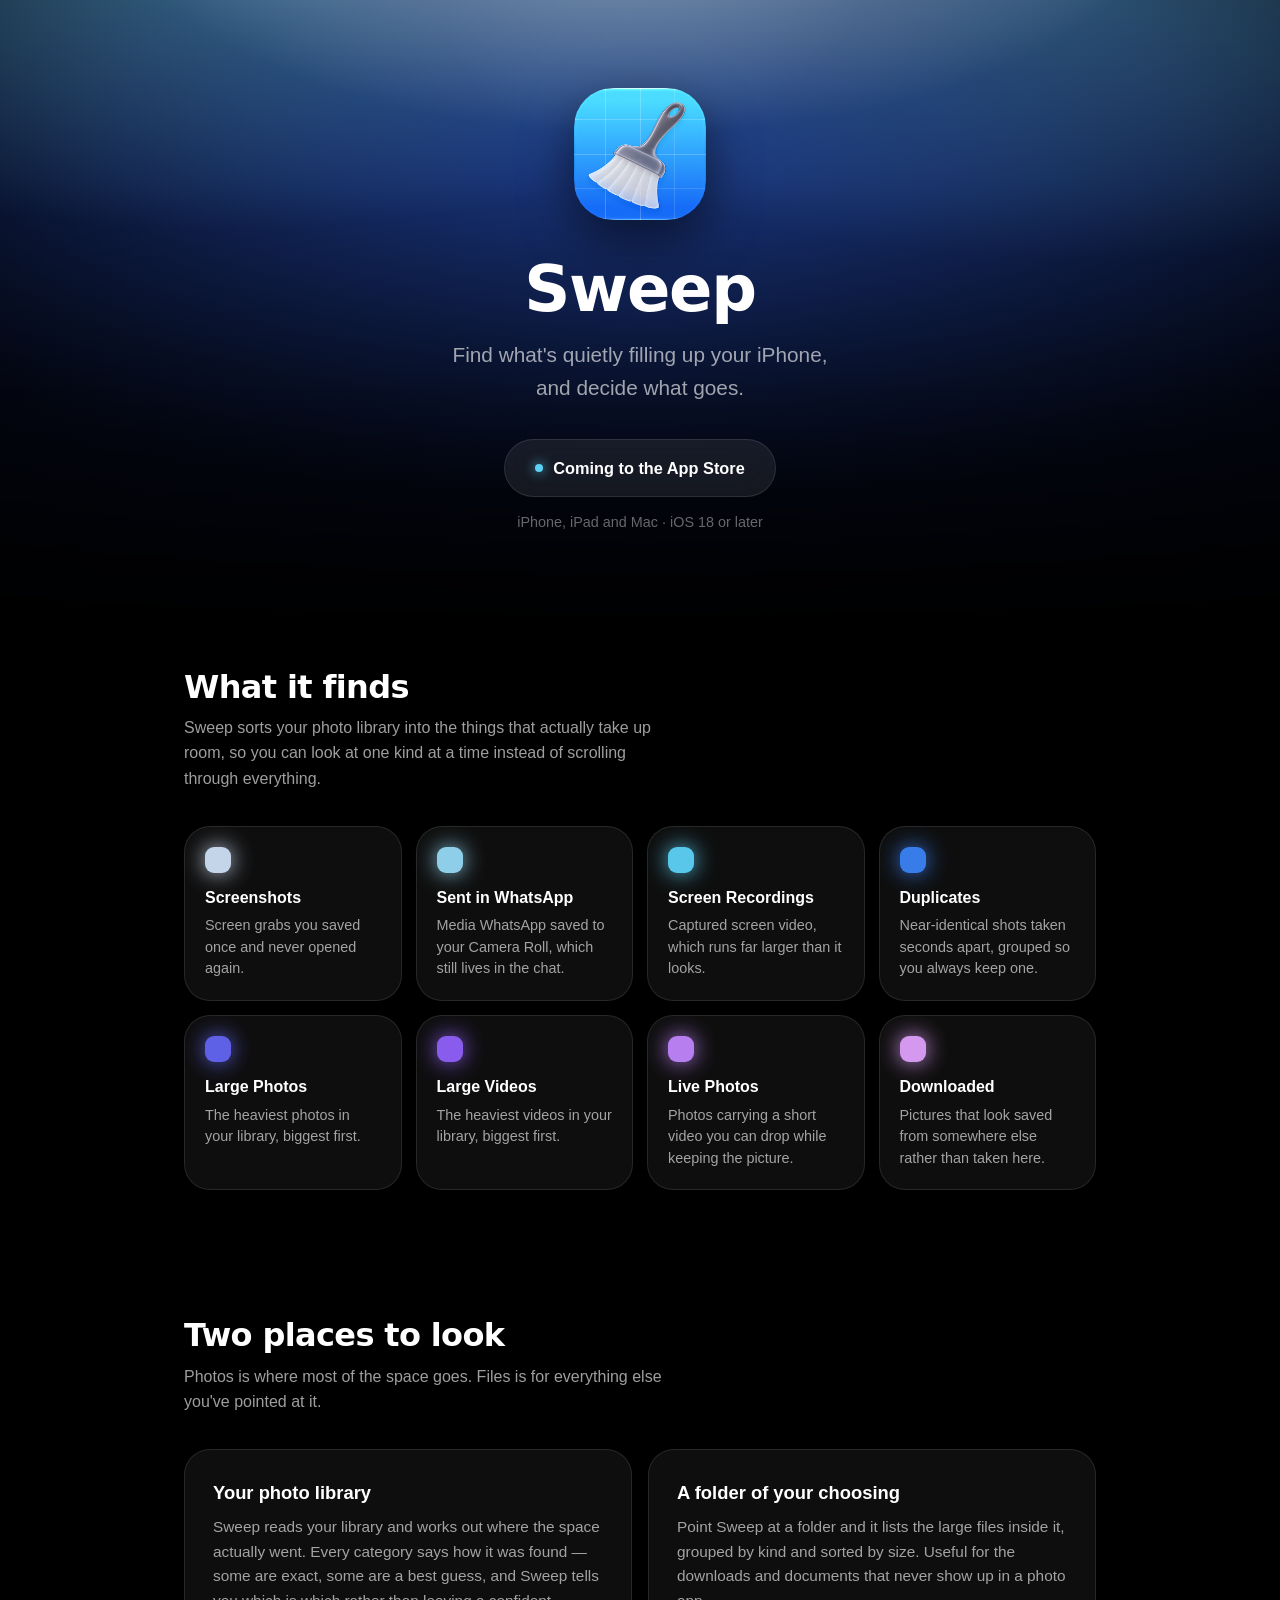
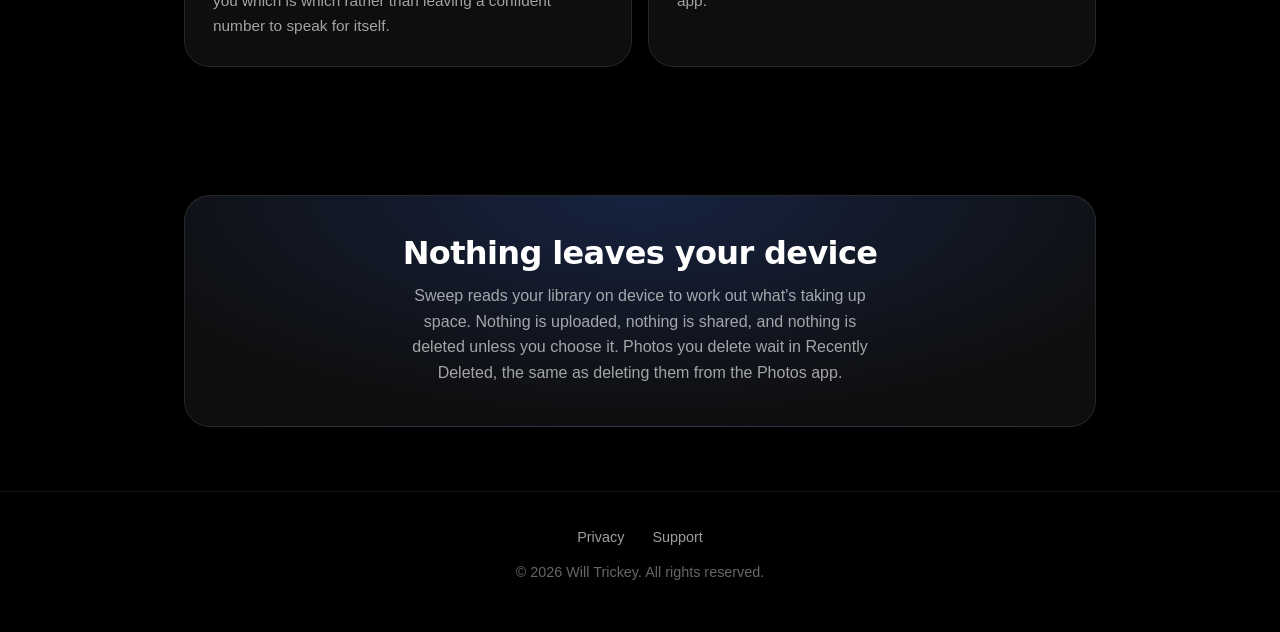
==== index.html @ 27be26b9 "Put the landing page at the root The root has been a redirect to the privacy policy since the policy" ====
<!DOCTYPE html>
<html lang="en">
<head>
    <meta charset="UTF-8">
    <meta name="viewport" content="width=device-width, initial-scale=1.0">
    <title>Sweep — find what's filling up your iPhone</title>
    <meta name="description" content="Sweep finds the screenshots, duplicates, big videos and hidden Live Photo videos quietly filling up your iPhone. Everything happens on your device.">
    <meta name="theme-color" content="#000000">

    <meta property="og:title" content="Sweep — find what's filling up your iPhone">
    <meta property="og:description" content="Forgotten screenshots, near-duplicates, oversized video, and the video hidden inside every Live Photo. You choose what goes, and nothing leaves your device.">
    <meta property="og:type" content="website">
    <meta property="og:image" content="icon-512.png">
    <meta name="twitter:card" content="summary_large_image">

    <link rel="apple-touch-icon" href="icon-180.png">
    <link rel="icon" href="icon-180.png">
    <link rel="stylesheet" href="landing.css">
</head>
<body>

    <header class="hero">
        <div class="aurora" aria-hidden="true"></div>
        <div class="wrap">
            <img class="app-icon" src="icon-512.png" width="132" height="132"
                 alt="The Sweep app icon">

            <h1 class="display">Sweep</h1>

            <p class="lede">
                Find what's quietly filling up your iPhone, and decide what goes.
            </p>

            <div class="cta">
                <!--
                    SWAP POINT — when the app is live on the App Store, replace
                    this element with Apple's official "Download on the App
                    Store" badge (from Apple's marketing guidelines) wrapped in
                    a link to the listing. Nothing else on the page changes.
                -->
                <div class="badge-soon">
                    <span class="dot" aria-hidden="true"></span>
                    Coming to the App Store
                </div>
                <p class="cta-note">iPhone, iPad and Mac · iOS 18 or later</p>
            </div>
        </div>
    </header>

    <main>
        <section class="band">
            <div class="wrap">
                <h2 class="display">What it finds</h2>
                <p class="intro">
                    Sweep sorts your photo library into the things that actually
                    take up room, so you can look at one kind at a time instead
                    of scrolling through everything.
                </p>

                <div class="finds">
                    <div class="find" style="color: var(--screenshots)">
                        <div class="swatch" aria-hidden="true"></div>
                        <h3>Screenshots</h3>
                        <p>Screen grabs you saved once and never opened again.</p>
                    </div>

                    <div class="find" style="color: var(--whatsapp)">
                        <div class="swatch" aria-hidden="true"></div>
                        <h3>Sent in WhatsApp</h3>
                        <p>Media WhatsApp saved to your Camera Roll, which still lives in the chat.</p>
                    </div>

                    <div class="find" style="color: var(--recordings)">
                        <div class="swatch" aria-hidden="true"></div>
                        <h3>Screen Recordings</h3>
                        <p>Captured screen video, which runs far larger than it looks.</p>
                    </div>

                    <div class="find" style="color: var(--duplicates)">
                        <div class="swatch" aria-hidden="true"></div>
                        <h3>Duplicates</h3>
                        <p>Near-identical shots taken seconds apart, grouped so you always keep one.</p>
                    </div>

                    <div class="find" style="color: var(--large-photos)">
                        <div class="swatch" aria-hidden="true"></div>
                        <h3>Large Photos</h3>
                        <p>The heaviest photos in your library, biggest first.</p>
                    </div>

                    <div class="find" style="color: var(--large-videos)">
                        <div class="swatch" aria-hidden="true"></div>
                        <h3>Large Videos</h3>
                        <p>The heaviest videos in your library, biggest first.</p>
                    </div>

                    <div class="find" style="color: var(--live-photos)">
                        <div class="swatch" aria-hidden="true"></div>
                        <h3>Live Photos</h3>
                        <p>Photos carrying a short video you can drop while keeping the picture.</p>
                    </div>

                    <div class="find" style="color: var(--downloaded)">
                        <div class="swatch" aria-hidden="true"></div>
                        <h3>Downloaded</h3>
                        <p>Pictures that look saved from somewhere else rather than taken here.</p>
                    </div>
                </div>
            </div>
        </section>

        <section class="band">
            <div class="wrap">
                <h2 class="display">Two places to look</h2>
                <p class="intro">
                    Photos is where most of the space goes. Files is for
                    everything else you've pointed at it.
                </p>

                <div class="pair">
                    <div class="card">
                        <h3>Your photo library</h3>
                        <p>
                            Sweep reads your library and works out where the space
                            actually went. Every category says how it was found —
                            some are exact, some are a best guess, and Sweep tells
                            you which is which rather than leaving a confident
                            number to speak for itself.
                        </p>
                    </div>

                    <div class="card">
                        <h3>A folder of your choosing</h3>
                        <p>
                            Point Sweep at a folder and it lists the large files
                            inside it, grouped by kind and sorted by size. Useful
                            for the downloads and documents that never show up in
                            a photo app.
                        </p>
                    </div>
                </div>
            </div>
        </section>

        <section class="band">
            <div class="wrap">
                <div class="promise">
                    <h2 class="display">Nothing leaves your device</h2>
                    <p>
                        Sweep reads your library on device to work out what's
                        taking up space. Nothing is uploaded, nothing is shared,
                        and nothing is deleted unless you choose it. Photos you
                        delete wait in Recently Deleted, the same as deleting
                        them from the Photos app.
                    </p>
                </div>
            </div>
        </section>
    </main>

    <footer>
        <div class="wrap">
            <nav>
                <a href="privacy.html">Privacy</a>
                <a href="support.html">Support</a>
            </nav>
            <p>&copy; <span id="year">2026</span> Will Trickey. All rights reserved.</p>
        </div>
    </footer>

    <script>
        document.getElementById('year').textContent = new Date().getFullYear();
    </script>
</body>
</html>
---- landing.css ----
/*
    Sweep — landing page.
    Kept apart from styles.css, which dresses the privacy and support pages.
    Those are utility documents and read as such; this is the front door.

    Everything here comes from the app's own style guide (STYLE_GUIDE.md in
    the app repository): the iridescent palette is the app icon's gradient,
    the card radius is the app's 26pt, and the hero's fade uses the same mask
    stops as IridescentBackdrop — solid, 0.9 at 40%, gone by the bottom.
*/

:root {
    /* The iridescent palette, as the app defines it. */
    --sky: 120, 217, 255;
    --silver: 232, 235, 245;
    --blue: 51, 107, 240;
    --deep: 18, 38, 107;

    /* Category tints, dark-appearance values — the app is dark only. */
    --screenshots: #CFE0F5;
    --whatsapp: #96D9F5;
    --recordings: #5CD1F5;
    --duplicates: #3B82F6;
    --large-photos: #6366F1;
    --large-videos: #9061F9;
    --live-photos: #C084FC;
    --downloaded: #E0A0FC;

    --ink: #FFFFFF;
    --ink-dim: rgba(255, 255, 255, 0.62);
    --ink-faint: rgba(255, 255, 255, 0.40);
    --card: rgba(255, 255, 255, 0.055);
    --card-edge: rgba(255, 255, 255, 0.10);
    --radius: 26px;
}

* { margin: 0; padding: 0; box-sizing: border-box; }

body {
    /* The app ships dark only, so the page does too — no light variant. */
    background: #000;
    color: var(--ink);
    font-family: -apple-system, BlinkMacSystemFont, 'Segoe UI', Roboto,
                 'Helvetica Neue', Arial, sans-serif;
    line-height: 1.6;
    -webkit-font-smoothing: antialiased;
    overflow-x: hidden;
}

/* Figures and headlines are rounded in the app; ui-rounded is the same face
   on Apple platforms and degrades to the system font everywhere else. */
.display {
    font-family: ui-rounded, 'SF Pro Rounded', system-ui, -apple-system, sans-serif;
    font-weight: 700;
    letter-spacing: -0.02em;
    line-height: 1.1;
}

.wrap { max-width: 960px; margin: 0 auto; padding: 0 24px; }

/* ---- Hero -------------------------------------------------------------- */

.hero { position: relative; padding: 88px 0 72px; text-align: center; }

/*
    The mesh gradient, approximated in layers: silver at the crown, sky either
    side of it, the icon's blue through the middle, and deep navy before the
    page's black. A real MeshGradient bends the bands; stacked radials get
    close enough at this size, and cost nothing to render.
*/
.aurora {
    position: absolute;
    inset: -120px 0 auto 0;
    height: 760px;
    pointer-events: none;
    background:
        radial-gradient(58% 42% at 50% 4%,  rgba(var(--silver), 0.55), transparent 70%),
        radial-gradient(70% 50% at 18% 10%, rgba(var(--sky), 0.42), transparent 72%),
        radial-gradient(70% 50% at 84% 14%, rgba(var(--sky), 0.32), transparent 72%),
        radial-gradient(92% 62% at 50% 34%, rgba(var(--blue), 0.50), transparent 76%),
        radial-gradient(120% 80% at 50% 58%, rgba(var(--deep), 0.62), transparent 82%);
    /* The app's own mask stops, so the colour ends as the page rather than on
       an edge. */
    -webkit-mask-image: linear-gradient(to bottom, #000 0%, rgba(0,0,0,0.9) 40%, transparent 100%);
            mask-image: linear-gradient(to bottom, #000 0%, rgba(0,0,0,0.9) 40%, transparent 100%);
}

/* Only the content is lifted above the gradient. Written as `.hero > *`
   this matched .aurora too — same specificity, later in the file — which
   dropped the absolutely-positioned gradient back into normal flow, where
   its 760px pushed the whole hero down the page. */
.hero > .wrap { position: relative; z-index: 1; }

.app-icon {
    width: 132px; height: 132px;
    border-radius: 29.5%;           /* the squircle, near enough at this size */
    box-shadow: 0 18px 50px rgba(0, 0, 0, 0.55);
    margin-bottom: 26px;
}

.hero h1 { font-size: clamp(2.6rem, 7vw, 4rem); margin-bottom: 14px; }

.lede {
    font-size: clamp(1.05rem, 2.4vw, 1.3rem);
    color: var(--ink-dim);
    max-width: 34ch;
    margin: 0 auto 34px;
}

/* ---- Call to action ---------------------------------------------------- */

.cta { display: flex; flex-direction: column; align-items: center; gap: 14px; }

/*
    Deliberately not Apple's "Download on the App Store" badge: that artwork is
    Apple's, comes from their marketing guidelines, and shouldn't be redrawn.
    When the app is live, swap this whole block for the official badge linking
    to the listing. Nothing else on the page has to change.
*/
.badge-soon {
    display: inline-flex; align-items: center; gap: 10px;
    padding: 15px 30px;
    border-radius: 999px;
    background: rgba(255, 255, 255, 0.08);
    border: 1px solid var(--card-edge);
    font-size: 1.02rem; font-weight: 600;
    backdrop-filter: blur(20px); -webkit-backdrop-filter: blur(20px);
}

.badge-soon .dot {
    width: 8px; height: 8px; border-radius: 50%;
    background: var(--recordings);
    box-shadow: 0 0 12px var(--recordings);
}

.cta-note { font-size: 0.9rem; color: var(--ink-faint); }

/* ---- Sections ---------------------------------------------------------- */

section.band { padding: 64px 0; }

h2 {
    font-size: clamp(1.5rem, 3.4vw, 2rem);
    margin-bottom: 10px;
}

.band > .wrap > p.intro {
    color: var(--ink-dim);
    max-width: 56ch;
    margin-bottom: 34px;
}

/* ---- Category grid ----------------------------------------------------- */

.finds {
    display: grid;
    grid-template-columns: repeat(auto-fit, minmax(210px, 1fr));
    gap: 14px;
}

.find {
    background: var(--card);
    border: 1px solid var(--card-edge);
    border-radius: var(--radius);
    padding: 20px;
    backdrop-filter: blur(20px); -webkit-backdrop-filter: blur(20px);
}

/* The swatch carries the category's own colour, exactly as the tile's glyph
   does in the app — but the name is always there too, so nothing depends on
   colour alone. */
.find .swatch {
    width: 26px; height: 26px; border-radius: 9px;
    margin-bottom: 12px;
    background: currentColor;
    box-shadow: 0 0 22px currentColor;
    opacity: 0.95;
}

.find h3 { font-size: 1rem; margin-bottom: 5px; color: var(--ink); }
.find p  { font-size: 0.9rem; color: var(--ink-dim); line-height: 1.5; }

/* ---- Two-up feature cards ---------------------------------------------- */

.pair {
    display: grid;
    grid-template-columns: repeat(auto-fit, minmax(280px, 1fr));
    gap: 16px;
}

.card {
    background: var(--card);
    border: 1px solid var(--card-edge);
    border-radius: var(--radius);
    padding: 28px;
    backdrop-filter: blur(20px); -webkit-backdrop-filter: blur(20px);
}

.card h3 { font-size: 1.15rem; margin-bottom: 8px; }
.card p  { color: var(--ink-dim); font-size: 0.96rem; }

/* ---- Privacy note ------------------------------------------------------ */

.promise {
    border-radius: var(--radius);
    padding: 40px 32px;
    text-align: center;
    background:
        radial-gradient(90% 140% at 50% 0%, rgba(var(--blue), 0.22), transparent 70%),
        var(--card);
    border: 1px solid var(--card-edge);
}

.promise h2 { margin-bottom: 12px; }
.promise p { color: var(--ink-dim); max-width: 52ch; margin: 0 auto; }

/* ---- Footer ------------------------------------------------------------ */

footer {
    border-top: 1px solid rgba(255, 255, 255, 0.08);
    padding: 34px 0 48px;
    text-align: center;
    font-size: 0.9rem;
    color: var(--ink-faint);
}

footer nav { margin-bottom: 12px; }

footer a {
    color: var(--ink-dim);
    text-decoration: none;
    margin: 0 12px;
    border-bottom: 1px solid transparent;
    transition: color 0.2s ease, border-color 0.2s ease;
}

footer a:hover { color: var(--ink); border-bottom-color: var(--card-edge); }

/* Focus is visible for anyone driving the page from a keyboard. */
a:focus-visible {
    outline: 2px solid var(--recordings);
    outline-offset: 3px;
    border-radius: 4px;
}

/* The app pauses every animation under Reduce Motion; the page has little to
   pause, but the rule holds. */
@media (prefers-reduced-motion: reduce) {
    * { animation: none !important; transition: none !important; }
}

/* ---- Narrow screens ----------------------------------------------------- */

/*
    Two up, because that is what the app's own dashboard does on an iPhone —
    an adaptive grid with a 160pt minimum, which lands on two columns. Stacked
    one per card the section ran to four screens and stopped reading as a grid
    at all.
*/
@media (max-width: 560px) {
    .finds { grid-template-columns: repeat(2, 1fr); gap: 10px; }
    .find { padding: 16px; border-radius: 20px; }
    .find .swatch { width: 22px; height: 22px; margin-bottom: 10px; }
    .find h3 { font-size: 0.94rem; }
    .find p { font-size: 0.82rem; line-height: 1.45; }
    .hero { padding: 64px 0 56px; }
    section.band { padding: 48px 0; }
    .promise { padding: 32px 22px; }
}
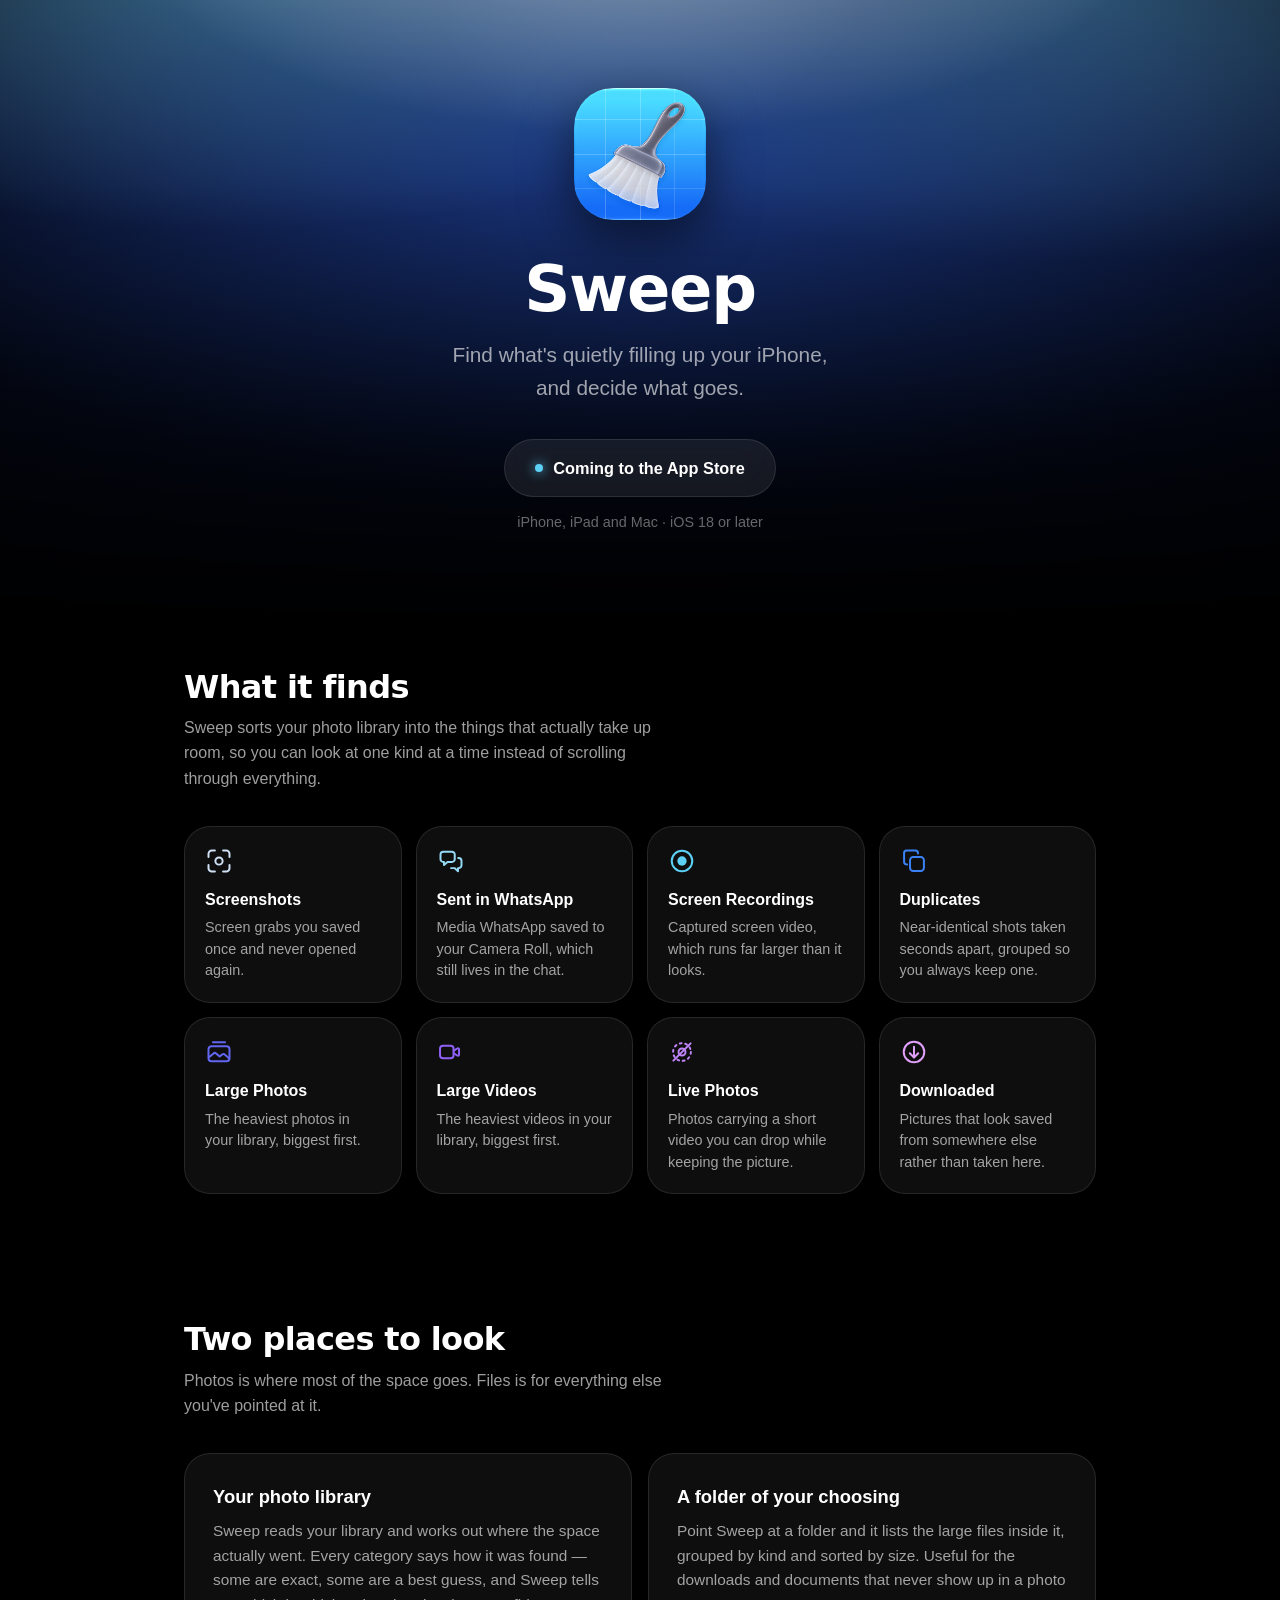
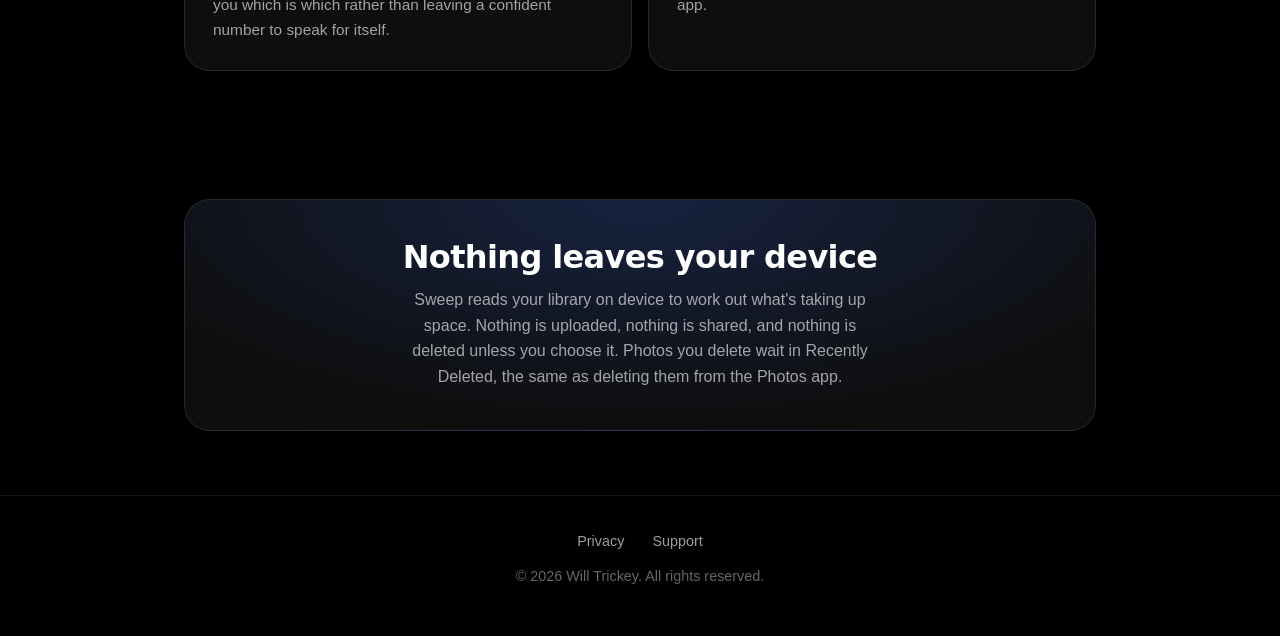
==== commit 262ccd52: "Give the category tiles real glyphs, and take the glow off them The tiles carried plain coloured squ" ====
--- a/index.html
+++ b/index.html
@@ -59,49 +59,49 @@
 
                 <div class="finds">
                     <div class="find" style="color: var(--screenshots)">
-                        <div class="swatch" aria-hidden="true"></div>
+                        <svg class="icon" viewBox="0 0 24 24" width="28" height="28" fill="none" stroke="currentColor" stroke-width="1.7" stroke-linecap="round" stroke-linejoin="round" aria-hidden="true"><path d="M3 8.5V5.8A2.8 2.8 0 0 1 5.8 3H8.5"/><path d="M15.5 3h2.7A2.8 2.8 0 0 1 21 5.8V8.5"/><path d="M21 15.5v2.7a2.8 2.8 0 0 1-2.8 2.8H15.5"/><path d="M8.5 21H5.8A2.8 2.8 0 0 1 3 18.2V15.5"/><circle cx="12" cy="12" r="3.1"/></svg>
                         <h3>Screenshots</h3>
                         <p>Screen grabs you saved once and never opened again.</p>
                     </div>
 
                     <div class="find" style="color: var(--whatsapp)">
-                        <div class="swatch" aria-hidden="true"></div>
+                        <svg class="icon" viewBox="0 0 24 24" width="28" height="28" fill="none" stroke="currentColor" stroke-width="1.7" stroke-linecap="round" stroke-linejoin="round" aria-hidden="true"><path d="M12.8 4H5.4A2.4 2.4 0 0 0 3 6.4v4a2.4 2.4 0 0 0 2.4 2.4H6v2.7l3-2.7h3.8a2.4 2.4 0 0 0 2.4-2.4v-4A2.4 2.4 0 0 0 12.8 4Z"/><path d="M18.2 9.4h.4A2.4 2.4 0 0 1 21 11.8v3.9a2.4 2.4 0 0 1-2.4 2.4H18v2.6l-3-2.6h-3"/></svg>
                         <h3>Sent in WhatsApp</h3>
                         <p>Media WhatsApp saved to your Camera Roll, which still lives in the chat.</p>
                     </div>
 
                     <div class="find" style="color: var(--recordings)">
-                        <div class="swatch" aria-hidden="true"></div>
+                        <svg class="icon" viewBox="0 0 24 24" width="28" height="28" fill="none" stroke="currentColor" stroke-width="1.7" stroke-linecap="round" stroke-linejoin="round" aria-hidden="true"><circle cx="12" cy="12" r="8.8"/><circle cx="12" cy="12" r="4" fill="currentColor" stroke="none"/></svg>
                         <h3>Screen Recordings</h3>
                         <p>Captured screen video, which runs far larger than it looks.</p>
                     </div>
 
                     <div class="find" style="color: var(--duplicates)">
-                        <div class="swatch" aria-hidden="true"></div>
+                        <svg class="icon" viewBox="0 0 24 24" width="28" height="28" fill="none" stroke="currentColor" stroke-width="1.7" stroke-linecap="round" stroke-linejoin="round" aria-hidden="true"><rect x="8.6" y="8.6" width="11.9" height="11.9" rx="2.8"/><path d="M15.4 5.6V5.2a2.2 2.2 0 0 0-2.2-2.2H5.7a2.2 2.2 0 0 0-2.2 2.2v7.5a2.2 2.2 0 0 0 2.2 2.2h.4"/></svg>
                         <h3>Duplicates</h3>
                         <p>Near-identical shots taken seconds apart, grouped so you always keep one.</p>
                     </div>
 
                     <div class="find" style="color: var(--large-photos)">
-                        <div class="swatch" aria-hidden="true"></div>
+                        <svg class="icon" viewBox="0 0 24 24" width="28" height="28" fill="none" stroke="currentColor" stroke-width="1.7" stroke-linecap="round" stroke-linejoin="round" aria-hidden="true"><rect x="3" y="7" width="18" height="13" rx="2.6"/><path d="M3.4 16.6l3.9-3.4a1.7 1.7 0 0 1 2.2 0l3.1 2.7 2.1-1.8a1.7 1.7 0 0 1 2.2 0l3.7 3.2"/><path d="M6.8 3.6h10.4"/></svg>
                         <h3>Large Photos</h3>
                         <p>The heaviest photos in your library, biggest first.</p>
                     </div>
 
                     <div class="find" style="color: var(--large-videos)">
-                        <div class="swatch" aria-hidden="true"></div>
+                        <svg class="icon" viewBox="0 0 24 24" width="28" height="28" fill="none" stroke="currentColor" stroke-width="1.7" stroke-linecap="round" stroke-linejoin="round" aria-hidden="true"><rect x="2.6" y="6.6" width="11.6" height="10.8" rx="2.6"/><path d="M14.2 11l3.1-2a1 1 0 0 1 1.6.83v4.34a1 1 0 0 1-1.6.83l-3.1-2"/></svg>
                         <h3>Large Videos</h3>
                         <p>The heaviest videos in your library, biggest first.</p>
                     </div>
 
                     <div class="find" style="color: var(--live-photos)">
-                        <div class="swatch" aria-hidden="true"></div>
+                        <svg class="icon" viewBox="0 0 24 24" width="28" height="28" fill="none" stroke="currentColor" stroke-width="1.7" stroke-linecap="round" stroke-linejoin="round" aria-hidden="true"><circle cx="12" cy="12" r="3"/><circle cx="12" cy="12" r="7.6" stroke-dasharray="1.6 3.2"/><path d="M4.6 19.4L19.4 4.6"/></svg>
                         <h3>Live Photos</h3>
                         <p>Photos carrying a short video you can drop while keeping the picture.</p>
                     </div>
 
                     <div class="find" style="color: var(--downloaded)">
-                        <div class="swatch" aria-hidden="true"></div>
+                        <svg class="icon" viewBox="0 0 24 24" width="28" height="28" fill="none" stroke="currentColor" stroke-width="1.7" stroke-linecap="round" stroke-linejoin="round" aria-hidden="true"><circle cx="12" cy="12" r="8.8"/><path d="M12 7.4v9.2"/><path d="M8.4 13.1L12 16.7l3.6-3.6"/></svg>
                         <h3>Downloaded</h3>
                         <p>Pictures that look saved from somewhere else rather than taken here.</p>
                     </div>
--- a/landing.css
+++ b/landing.css
@@ -166,15 +166,16 @@
     backdrop-filter: blur(20px); -webkit-backdrop-filter: blur(20px);
 }
 
-/* The swatch carries the category's own colour, exactly as the tile's glyph
-   does in the app — but the name is always there too, so nothing depends on
-   colour alone. */
-.find .swatch {
-    width: 26px; height: 26px; border-radius: 9px;
+/* The glyph carries the category's own colour, exactly as the tile's does in
+   the app — but the name is always there too, so nothing depends on colour
+   alone. Drawn as inline SVG rather than set in SF Symbols, which are
+   licensed for Apple-platform UI and cannot be shipped on a web page. */
+.find .icon {
+    display: block;
     margin-bottom: 12px;
-    background: currentColor;
-    box-shadow: 0 0 22px currentColor;
-    opacity: 0.95;
+    /* No glow. A stroked glyph blooms into itself and loses its own shape —
+       the swatch it replaced could carry one because it had no detail to
+       lose. */
 }
 
 .find h3 { font-size: 1rem; margin-bottom: 5px; color: var(--ink); }
@@ -260,7 +261,7 @@
 @media (max-width: 560px) {
     .finds { grid-template-columns: repeat(2, 1fr); gap: 10px; }
     .find { padding: 16px; border-radius: 20px; }
-    .find .swatch { width: 22px; height: 22px; margin-bottom: 10px; }
+    .find .icon { width: 24px; height: 24px; margin-bottom: 10px; }
     .find h3 { font-size: 0.94rem; }
     .find p { font-size: 0.82rem; line-height: 1.45; }
     .hero { padding: 64px 0 56px; }
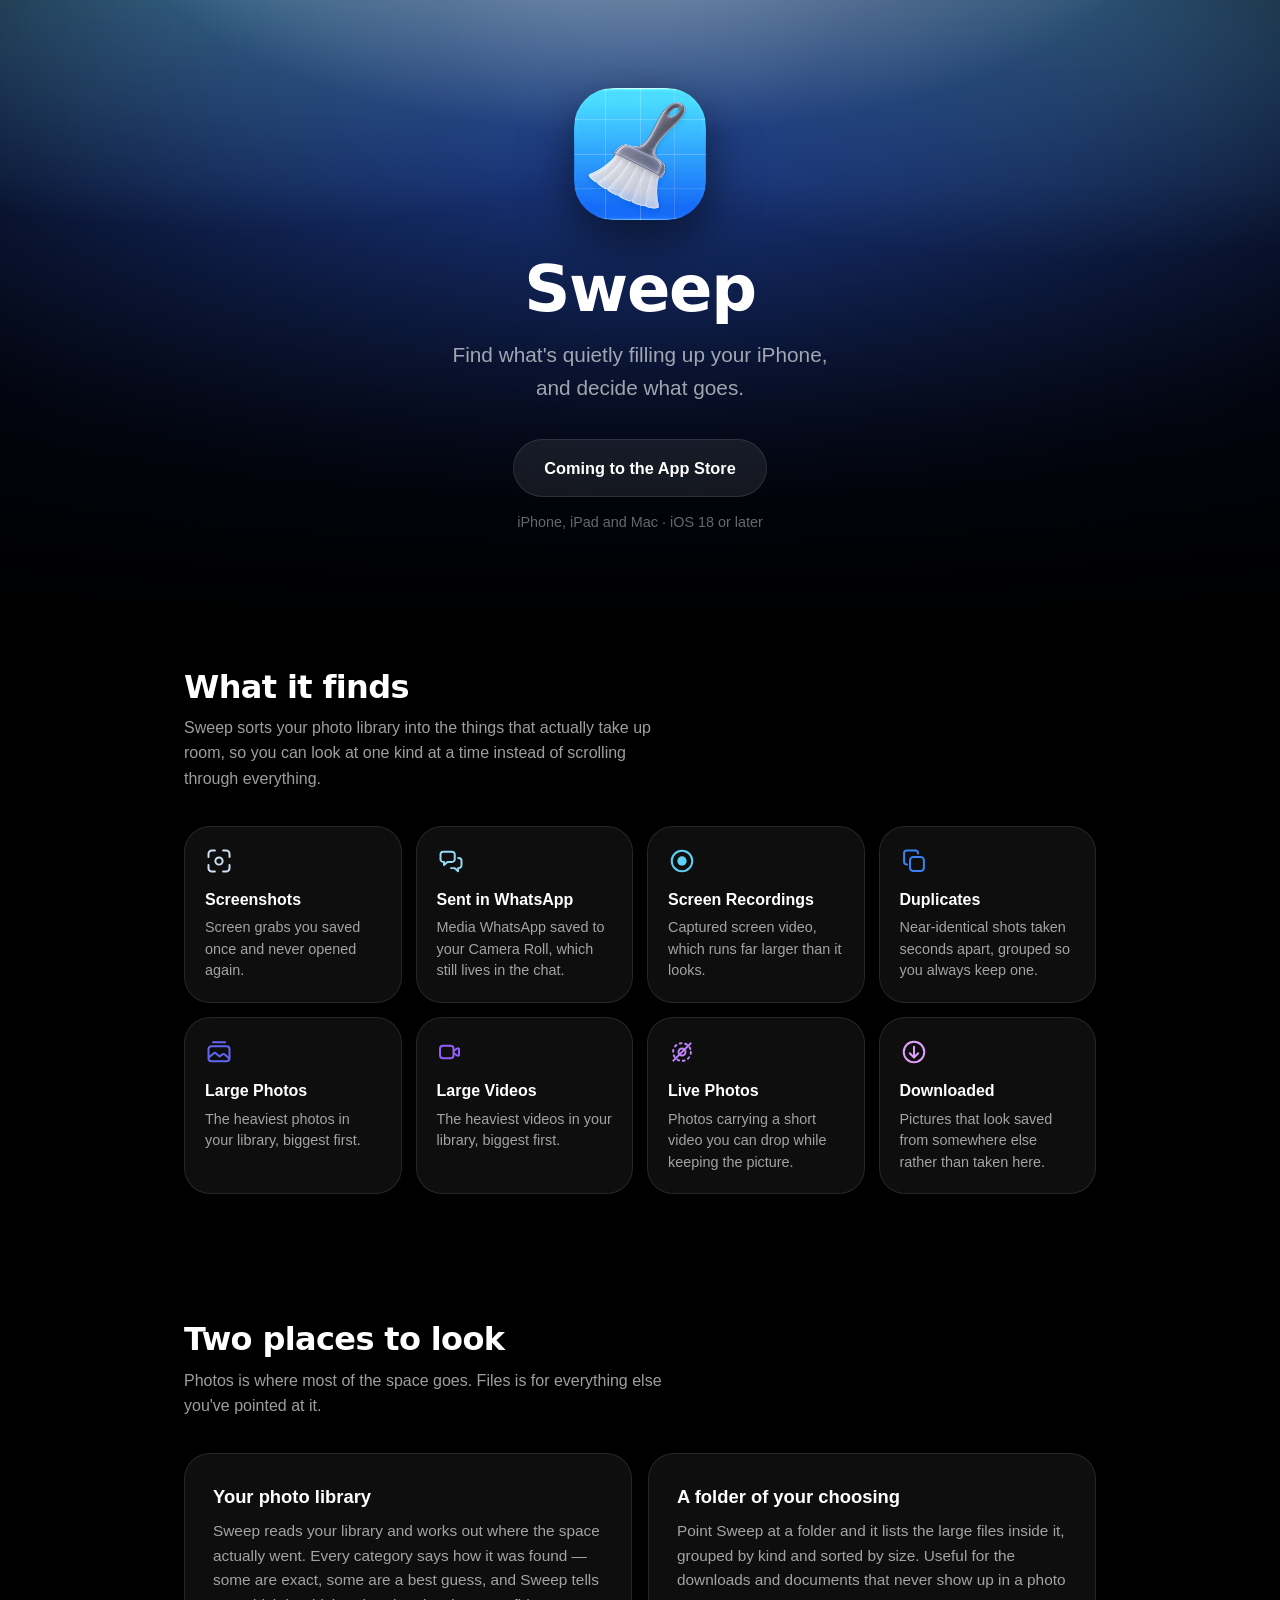
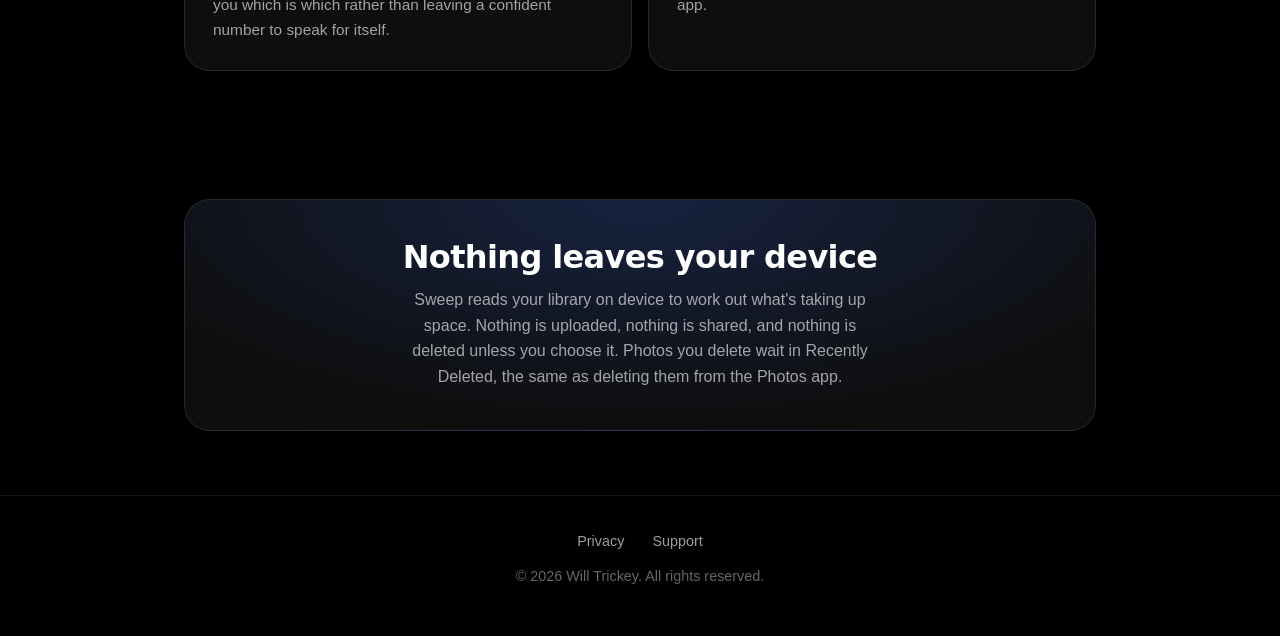
==== commit 161106c6: "Drop the status dot from the App Store pill It read as a live indicator on a pill that announces the" ====
--- a/index.html
+++ b/index.html
@@ -38,10 +38,7 @@
                     Store" badge (from Apple's marketing guidelines) wrapped in
                     a link to the listing. Nothing else on the page changes.
                 -->
-                <div class="badge-soon">
-                    <span class="dot" aria-hidden="true"></span>
-                    Coming to the App Store
-                </div>
+                <div class="badge-soon">Coming to the App Store</div>
                 <p class="cta-note">iPhone, iPad and Mac · iOS 18 or later</p>
             </div>
         </div>
--- a/landing.css
+++ b/landing.css
@@ -118,19 +118,13 @@
     to the listing. Nothing else on the page has to change.
 */
 .badge-soon {
-    display: inline-flex; align-items: center; gap: 10px;
+    display: inline-flex; align-items: center;
     padding: 15px 30px;
     border-radius: 999px;
     background: rgba(255, 255, 255, 0.08);
     border: 1px solid var(--card-edge);
     font-size: 1.02rem; font-weight: 600;
     backdrop-filter: blur(20px); -webkit-backdrop-filter: blur(20px);
-}
-
-.badge-soon .dot {
-    width: 8px; height: 8px; border-radius: 50%;
-    background: var(--recordings);
-    box-shadow: 0 0 12px var(--recordings);
 }
 
 .cta-note { font-size: 0.9rem; color: var(--ink-faint); }
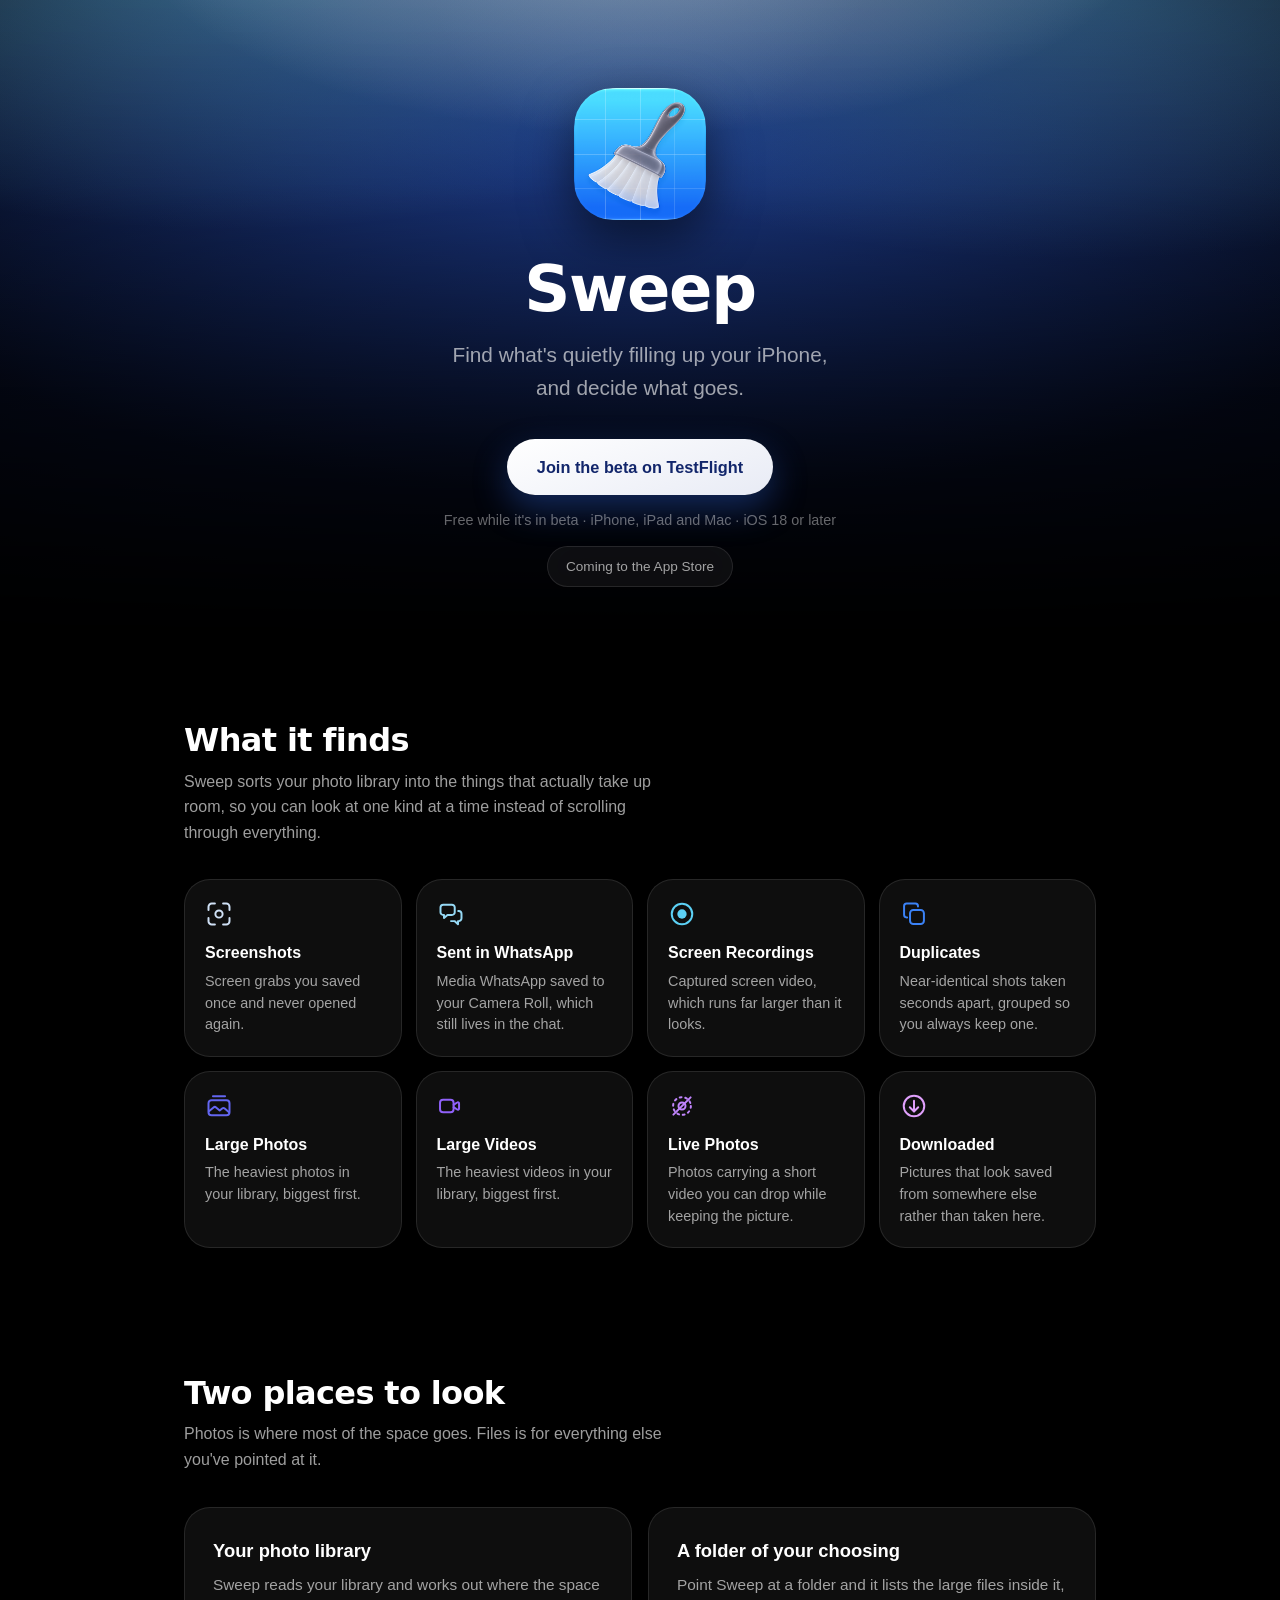
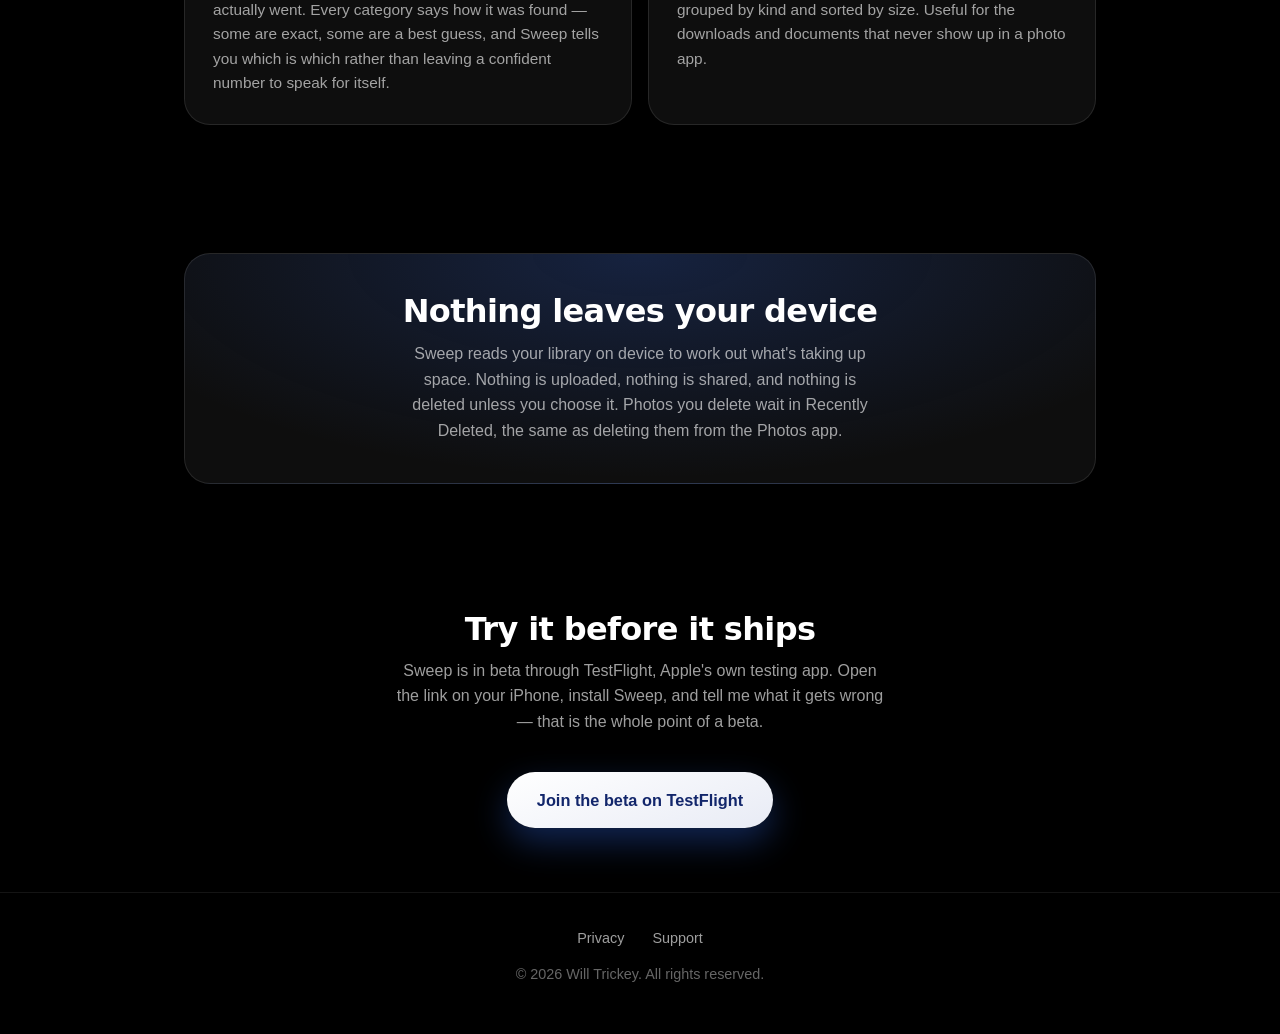
==== commit 0aee107a: "Give the beta a way in, and demote the App Store line to status The page's only call to action was a" ====
--- a/index.html
+++ b/index.html
@@ -4,11 +4,11 @@
     <meta charset="UTF-8">
     <meta name="viewport" content="width=device-width, initial-scale=1.0">
     <title>Sweep — find what's filling up your iPhone</title>
-    <meta name="description" content="Sweep finds the screenshots, duplicates, big videos and hidden Live Photo videos quietly filling up your iPhone. Everything happens on your device.">
+    <meta name="description" content="Sweep finds the screenshots, duplicates, big videos and hidden Live Photo videos quietly filling up your iPhone. Now in beta on TestFlight. Everything happens on your device.">
     <meta name="theme-color" content="#000000">
 
     <meta property="og:title" content="Sweep — find what's filling up your iPhone">
-    <meta property="og:description" content="Forgotten screenshots, near-duplicates, oversized video, and the video hidden inside every Live Photo. You choose what goes, and nothing leaves your device.">
+    <meta property="og:description" content="Forgotten screenshots, near-duplicates, oversized video, and the video hidden inside every Live Photo. You choose what goes, and nothing leaves your device. Now in beta on TestFlight.">
     <meta property="og:type" content="website">
     <meta property="og:image" content="icon-512.png">
     <meta name="twitter:card" content="summary_large_image">
@@ -33,13 +33,26 @@
 
             <div class="cta">
                 <!--
-                    SWAP POINT — when the app is live on the App Store, replace
-                    this element with Apple's official "Download on the App
-                    Store" badge (from Apple's marketing guidelines) wrapped in
-                    a link to the listing. Nothing else on the page changes.
+                    The beta is the only place Sweep can actually be got right
+                    now, so it takes the button and the App Store line steps
+                    down to a status pill — it is not a link, because there is
+                    nothing yet to point it at.
+
+                    SWAP POINT — when the app is live on the App Store, Apple's
+                    official "Download on the App Store" badge (from their
+                    marketing guidelines, never redrawn) replaces the pill and
+                    takes the primary slot; this button steps down to secondary
+                    while the beta is still open, and goes when it closes.
                 -->
+                <a class="btn-primary" href="https://testflight.apple.com/join/EQJn4SMM">
+                    Join the beta on TestFlight
+                </a>
+                <p class="cta-note">
+                    <span>Free while it's in beta</span> ·
+                    <span>iPhone, iPad and Mac</span> ·
+                    <span>iOS 18 or later</span>
+                </p>
                 <div class="badge-soon">Coming to the App Store</div>
-                <p class="cta-note">iPhone, iPad and Mac · iOS 18 or later</p>
             </div>
         </div>
     </header>
@@ -153,6 +166,19 @@
                 </div>
             </div>
         </section>
+        <section class="band closing">
+            <div class="wrap">
+                <h2 class="display">Try it before it ships</h2>
+                <p class="intro">
+                    Sweep is in beta through TestFlight, Apple's own testing
+                    app. Open the link on your iPhone, install Sweep, and tell
+                    me what it gets wrong — that is the whole point of a beta.
+                </p>
+                <a class="btn-primary" href="https://testflight.apple.com/join/EQJn4SMM">
+                    Join the beta on TestFlight
+                </a>
+            </div>
+        </section>
     </main>
 
     <footer>
--- a/landing.css
+++ b/landing.css
@@ -112,22 +112,61 @@
 .cta { display: flex; flex-direction: column; align-items: center; gap: 14px; }
 
 /*
-    Deliberately not Apple's "Download on the App Store" badge: that artwork is
-    Apple's, comes from their marketing guidelines, and shouldn't be redrawn.
-    When the app is live, swap this whole block for the official badge linking
-    to the listing. Nothing else on the page has to change.
-*/
-.badge-soon {
+    The one thing on the page to press, so it is the one solid shape: light on
+    a dark hero is the strongest contrast the palette has, and the glass pills
+    everywhere else read as surface next to it rather than competing.
+
+    No TestFlight logo on it. That mark is Apple's, from the same marketing
+    guidelines as the App Store badge below, and redrawing Apple's artwork is
+    exactly what the pill under it refuses to do — the words carry it.
+*/
+.btn-primary {
     display: inline-flex; align-items: center;
     padding: 15px 30px;
     border-radius: 999px;
-    background: rgba(255, 255, 255, 0.08);
+    background: linear-gradient(160deg, #FFFFFF, rgb(var(--silver)));
+    color: rgb(var(--deep));
+    font-size: 1.02rem; font-weight: 600;
+    text-decoration: none;
+    /* The glow is the icon's blue, so the button sits in the hero's gradient
+       rather than on top of it. */
+    box-shadow: 0 14px 34px rgba(var(--blue), 0.34);
+    transition: transform 0.2s ease, box-shadow 0.2s ease;
+}
+
+.btn-primary:hover {
+    transform: translateY(-2px);
+    box-shadow: 0 18px 44px rgba(var(--sky), 0.36);
+}
+
+.btn-primary:active { transform: translateY(0); }
+
+/*
+    Status, not a call to action — it lost the button's weight when the beta
+    took the primary slot, and it is a div rather than a link because there is
+    no listing to open yet.
+
+    Still deliberately not Apple's "Download on the App Store" badge: that
+    artwork is Apple's, comes from their marketing guidelines, and shouldn't be
+    redrawn. When the app is live, swap this element for the official badge
+    linking to the listing.
+*/
+.badge-soon {
+    display: inline-flex; align-items: center;
+    padding: 9px 18px;
+    border-radius: 999px;
+    background: rgba(255, 255, 255, 0.05);
     border: 1px solid var(--card-edge);
-    font-size: 1.02rem; font-weight: 600;
+    font-size: 0.85rem; font-weight: 500;
+    color: var(--ink-dim);
     backdrop-filter: blur(20px); -webkit-backdrop-filter: blur(20px);
 }
 
 .cta-note { font-size: 0.9rem; color: var(--ink-faint); }
+
+/* The line runs to two on a phone. Held together at the phrases, it breaks
+   after a separator rather than through the middle of "iOS 18 or later". */
+.cta-note span { white-space: nowrap; }
 
 /* ---- Sections ---------------------------------------------------------- */
 
@@ -194,6 +233,16 @@
 .card h3 { font-size: 1.15rem; margin-bottom: 8px; }
 .card p  { color: var(--ink-dim); font-size: 0.96rem; }
 
+/* ---- Closing call to action -------------------------------------------- */
+
+/* The hero's button is several screens away by the time anyone reaches the
+   bottom, and scrolling back up to it is a thing people don't do. Centred,
+   unlike the other bands, because it is one line and a button rather than
+   something to read. */
+.closing { text-align: center; }
+.closing .intro { margin-left: auto; margin-right: auto; }
+.closing .btn-primary { margin-top: 4px; }
+
 /* ---- Privacy note ------------------------------------------------------ */
 
 .promise {
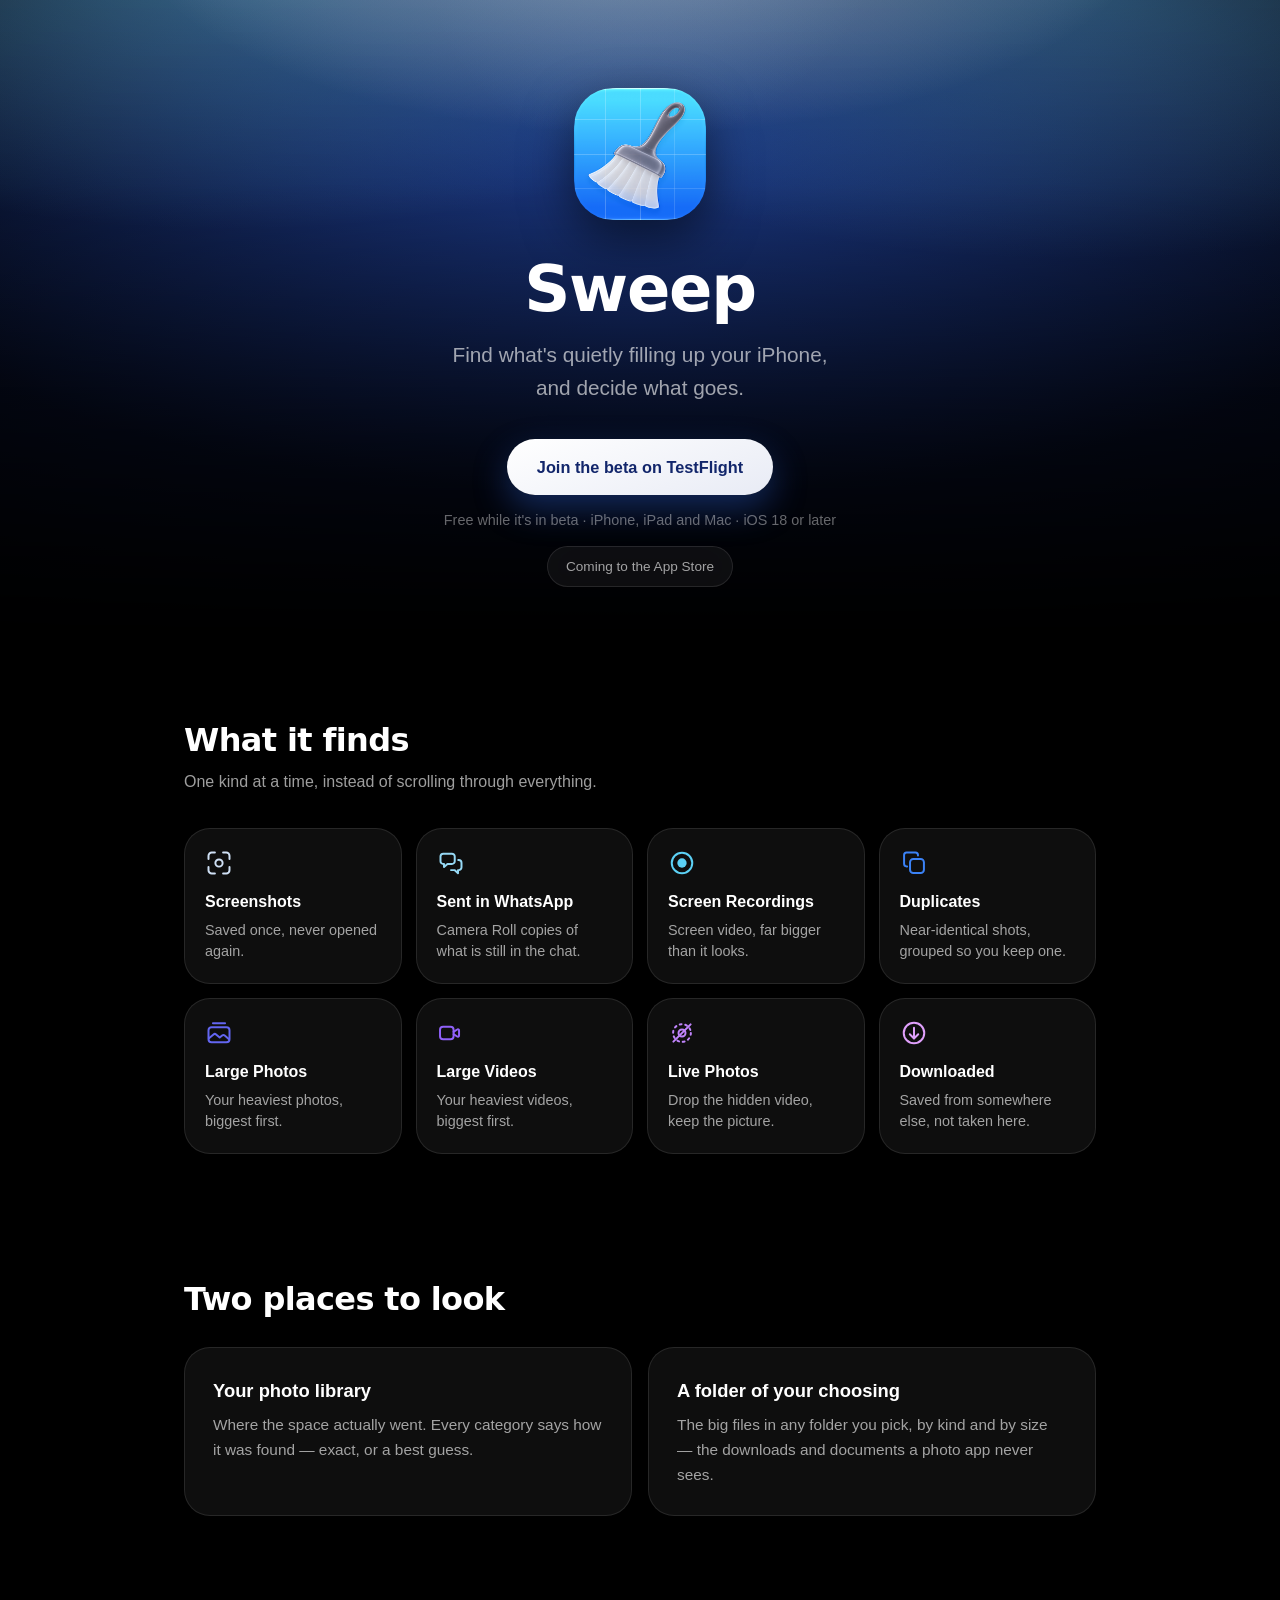
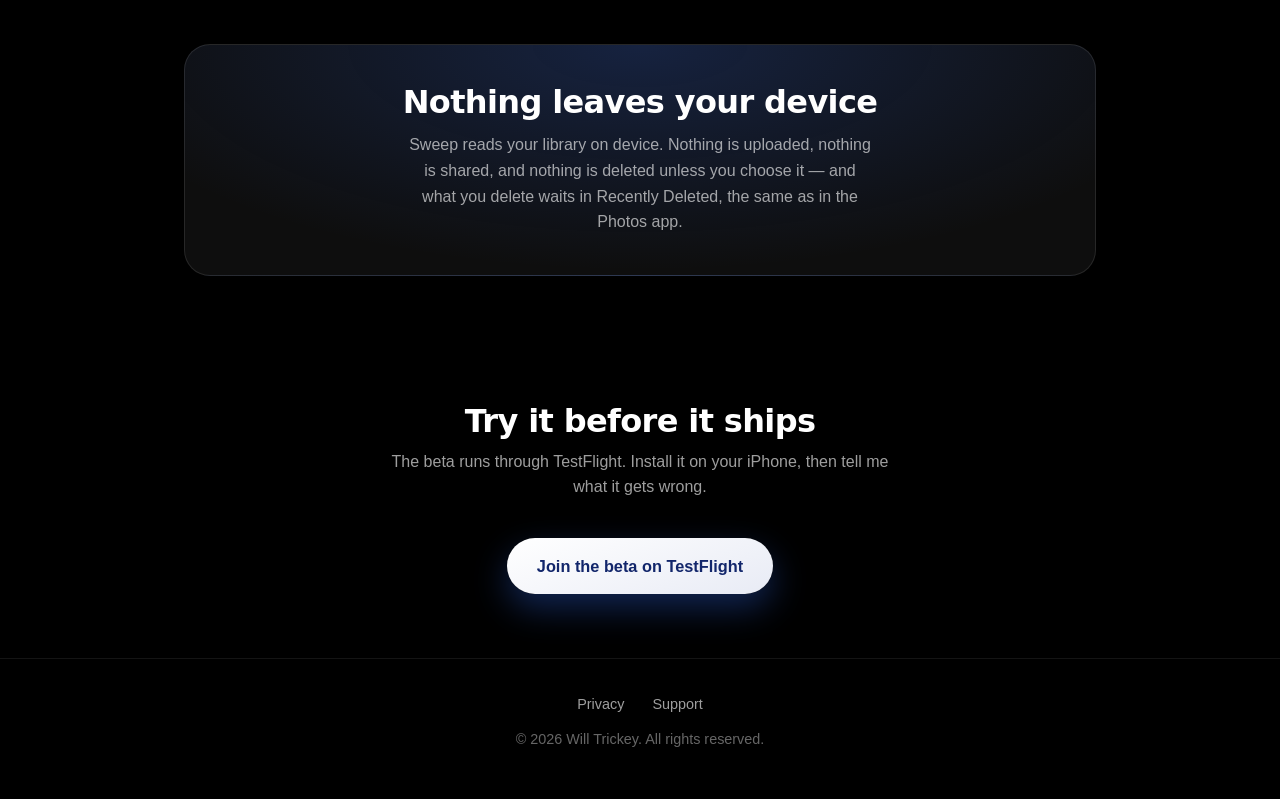
==== commit 77955baa: "Cut the page to what a skimmer actually reads The copy was written to be read start to finish, and n" ====
--- a/index.html
+++ b/index.html
@@ -62,58 +62,56 @@
             <div class="wrap">
                 <h2 class="display">What it finds</h2>
                 <p class="intro">
-                    Sweep sorts your photo library into the things that actually
-                    take up room, so you can look at one kind at a time instead
-                    of scrolling through everything.
+                    One kind at a time, instead of scrolling through everything.
                 </p>
 
                 <div class="finds">
                     <div class="find" style="color: var(--screenshots)">
                         <svg class="icon" viewBox="0 0 24 24" width="28" height="28" fill="none" stroke="currentColor" stroke-width="1.7" stroke-linecap="round" stroke-linejoin="round" aria-hidden="true"><path d="M3 8.5V5.8A2.8 2.8 0 0 1 5.8 3H8.5"/><path d="M15.5 3h2.7A2.8 2.8 0 0 1 21 5.8V8.5"/><path d="M21 15.5v2.7a2.8 2.8 0 0 1-2.8 2.8H15.5"/><path d="M8.5 21H5.8A2.8 2.8 0 0 1 3 18.2V15.5"/><circle cx="12" cy="12" r="3.1"/></svg>
                         <h3>Screenshots</h3>
-                        <p>Screen grabs you saved once and never opened again.</p>
+                        <p>Saved once, never opened again.</p>
                     </div>
 
                     <div class="find" style="color: var(--whatsapp)">
                         <svg class="icon" viewBox="0 0 24 24" width="28" height="28" fill="none" stroke="currentColor" stroke-width="1.7" stroke-linecap="round" stroke-linejoin="round" aria-hidden="true"><path d="M12.8 4H5.4A2.4 2.4 0 0 0 3 6.4v4a2.4 2.4 0 0 0 2.4 2.4H6v2.7l3-2.7h3.8a2.4 2.4 0 0 0 2.4-2.4v-4A2.4 2.4 0 0 0 12.8 4Z"/><path d="M18.2 9.4h.4A2.4 2.4 0 0 1 21 11.8v3.9a2.4 2.4 0 0 1-2.4 2.4H18v2.6l-3-2.6h-3"/></svg>
                         <h3>Sent in WhatsApp</h3>
-                        <p>Media WhatsApp saved to your Camera Roll, which still lives in the chat.</p>
+                        <p>Camera Roll copies of what is still in the chat.</p>
                     </div>
 
                     <div class="find" style="color: var(--recordings)">
                         <svg class="icon" viewBox="0 0 24 24" width="28" height="28" fill="none" stroke="currentColor" stroke-width="1.7" stroke-linecap="round" stroke-linejoin="round" aria-hidden="true"><circle cx="12" cy="12" r="8.8"/><circle cx="12" cy="12" r="4" fill="currentColor" stroke="none"/></svg>
                         <h3>Screen Recordings</h3>
-                        <p>Captured screen video, which runs far larger than it looks.</p>
+                        <p>Screen video, far bigger than it looks.</p>
                     </div>
 
                     <div class="find" style="color: var(--duplicates)">
                         <svg class="icon" viewBox="0 0 24 24" width="28" height="28" fill="none" stroke="currentColor" stroke-width="1.7" stroke-linecap="round" stroke-linejoin="round" aria-hidden="true"><rect x="8.6" y="8.6" width="11.9" height="11.9" rx="2.8"/><path d="M15.4 5.6V5.2a2.2 2.2 0 0 0-2.2-2.2H5.7a2.2 2.2 0 0 0-2.2 2.2v7.5a2.2 2.2 0 0 0 2.2 2.2h.4"/></svg>
                         <h3>Duplicates</h3>
-                        <p>Near-identical shots taken seconds apart, grouped so you always keep one.</p>
+                        <p>Near-identical shots, grouped so you keep one.</p>
                     </div>
 
                     <div class="find" style="color: var(--large-photos)">
                         <svg class="icon" viewBox="0 0 24 24" width="28" height="28" fill="none" stroke="currentColor" stroke-width="1.7" stroke-linecap="round" stroke-linejoin="round" aria-hidden="true"><rect x="3" y="7" width="18" height="13" rx="2.6"/><path d="M3.4 16.6l3.9-3.4a1.7 1.7 0 0 1 2.2 0l3.1 2.7 2.1-1.8a1.7 1.7 0 0 1 2.2 0l3.7 3.2"/><path d="M6.8 3.6h10.4"/></svg>
                         <h3>Large Photos</h3>
-                        <p>The heaviest photos in your library, biggest first.</p>
+                        <p>Your heaviest photos, biggest first.</p>
                     </div>
 
                     <div class="find" style="color: var(--large-videos)">
                         <svg class="icon" viewBox="0 0 24 24" width="28" height="28" fill="none" stroke="currentColor" stroke-width="1.7" stroke-linecap="round" stroke-linejoin="round" aria-hidden="true"><rect x="2.6" y="6.6" width="11.6" height="10.8" rx="2.6"/><path d="M14.2 11l3.1-2a1 1 0 0 1 1.6.83v4.34a1 1 0 0 1-1.6.83l-3.1-2"/></svg>
                         <h3>Large Videos</h3>
-                        <p>The heaviest videos in your library, biggest first.</p>
+                        <p>Your heaviest videos, biggest first.</p>
                     </div>
 
                     <div class="find" style="color: var(--live-photos)">
                         <svg class="icon" viewBox="0 0 24 24" width="28" height="28" fill="none" stroke="currentColor" stroke-width="1.7" stroke-linecap="round" stroke-linejoin="round" aria-hidden="true"><circle cx="12" cy="12" r="3"/><circle cx="12" cy="12" r="7.6" stroke-dasharray="1.6 3.2"/><path d="M4.6 19.4L19.4 4.6"/></svg>
                         <h3>Live Photos</h3>
-                        <p>Photos carrying a short video you can drop while keeping the picture.</p>
+                        <p>Drop the hidden video, keep the picture.</p>
                     </div>
 
                     <div class="find" style="color: var(--downloaded)">
                         <svg class="icon" viewBox="0 0 24 24" width="28" height="28" fill="none" stroke="currentColor" stroke-width="1.7" stroke-linecap="round" stroke-linejoin="round" aria-hidden="true"><circle cx="12" cy="12" r="8.8"/><path d="M12 7.4v9.2"/><path d="M8.4 13.1L12 16.7l3.6-3.6"/></svg>
                         <h3>Downloaded</h3>
-                        <p>Pictures that look saved from somewhere else rather than taken here.</p>
+                        <p>Saved from somewhere else, not taken here.</p>
                     </div>
                 </div>
             </div>
@@ -122,30 +120,22 @@
         <section class="band">
             <div class="wrap">
                 <h2 class="display">Two places to look</h2>
-                <p class="intro">
-                    Photos is where most of the space goes. Files is for
-                    everything else you've pointed at it.
-                </p>
 
                 <div class="pair">
                     <div class="card">
                         <h3>Your photo library</h3>
                         <p>
-                            Sweep reads your library and works out where the space
-                            actually went. Every category says how it was found —
-                            some are exact, some are a best guess, and Sweep tells
-                            you which is which rather than leaving a confident
-                            number to speak for itself.
+                            Where the space actually went. Every category
+                            says how it was found — exact, or a best guess.
                         </p>
                     </div>
 
                     <div class="card">
                         <h3>A folder of your choosing</h3>
                         <p>
-                            Point Sweep at a folder and it lists the large files
-                            inside it, grouped by kind and sorted by size. Useful
-                            for the downloads and documents that never show up in
-                            a photo app.
+                            The big files in any folder you pick, by kind and by
+                            size — the downloads and documents a photo app never
+                            sees.
                         </p>
                     </div>
                 </div>
@@ -157,11 +147,10 @@
                 <div class="promise">
                     <h2 class="display">Nothing leaves your device</h2>
                     <p>
-                        Sweep reads your library on device to work out what's
-                        taking up space. Nothing is uploaded, nothing is shared,
-                        and nothing is deleted unless you choose it. Photos you
-                        delete wait in Recently Deleted, the same as deleting
-                        them from the Photos app.
+                        Sweep reads your library on device. Nothing is uploaded,
+                        nothing is shared, and nothing is deleted unless you
+                        choose it — and what you delete waits in Recently
+                        Deleted, the same as in the Photos app.
                     </p>
                 </div>
             </div>
@@ -170,9 +159,8 @@
             <div class="wrap">
                 <h2 class="display">Try it before it ships</h2>
                 <p class="intro">
-                    Sweep is in beta through TestFlight, Apple's own testing
-                    app. Open the link on your iPhone, install Sweep, and tell
-                    me what it gets wrong — that is the whole point of a beta.
+                    The beta runs through TestFlight. Install it on your iPhone,
+                    then tell me what it gets wrong.
                 </p>
                 <a class="btn-primary" href="https://testflight.apple.com/join/EQJn4SMM">
                     Join the beta on TestFlight
--- a/landing.css
+++ b/landing.css
@@ -216,7 +216,11 @@
 
 /* ---- Two-up feature cards ---------------------------------------------- */
 
+/* This band's heading runs straight into the cards — it lost the intro
+   paragraph that used to hold them apart, so the gap lives here instead.
+   Collapses with the intro's own margin if a band ever regains one. */
 .pair {
+    margin-top: 30px;
     display: grid;
     grid-template-columns: repeat(auto-fit, minmax(280px, 1fr));
     gap: 16px;
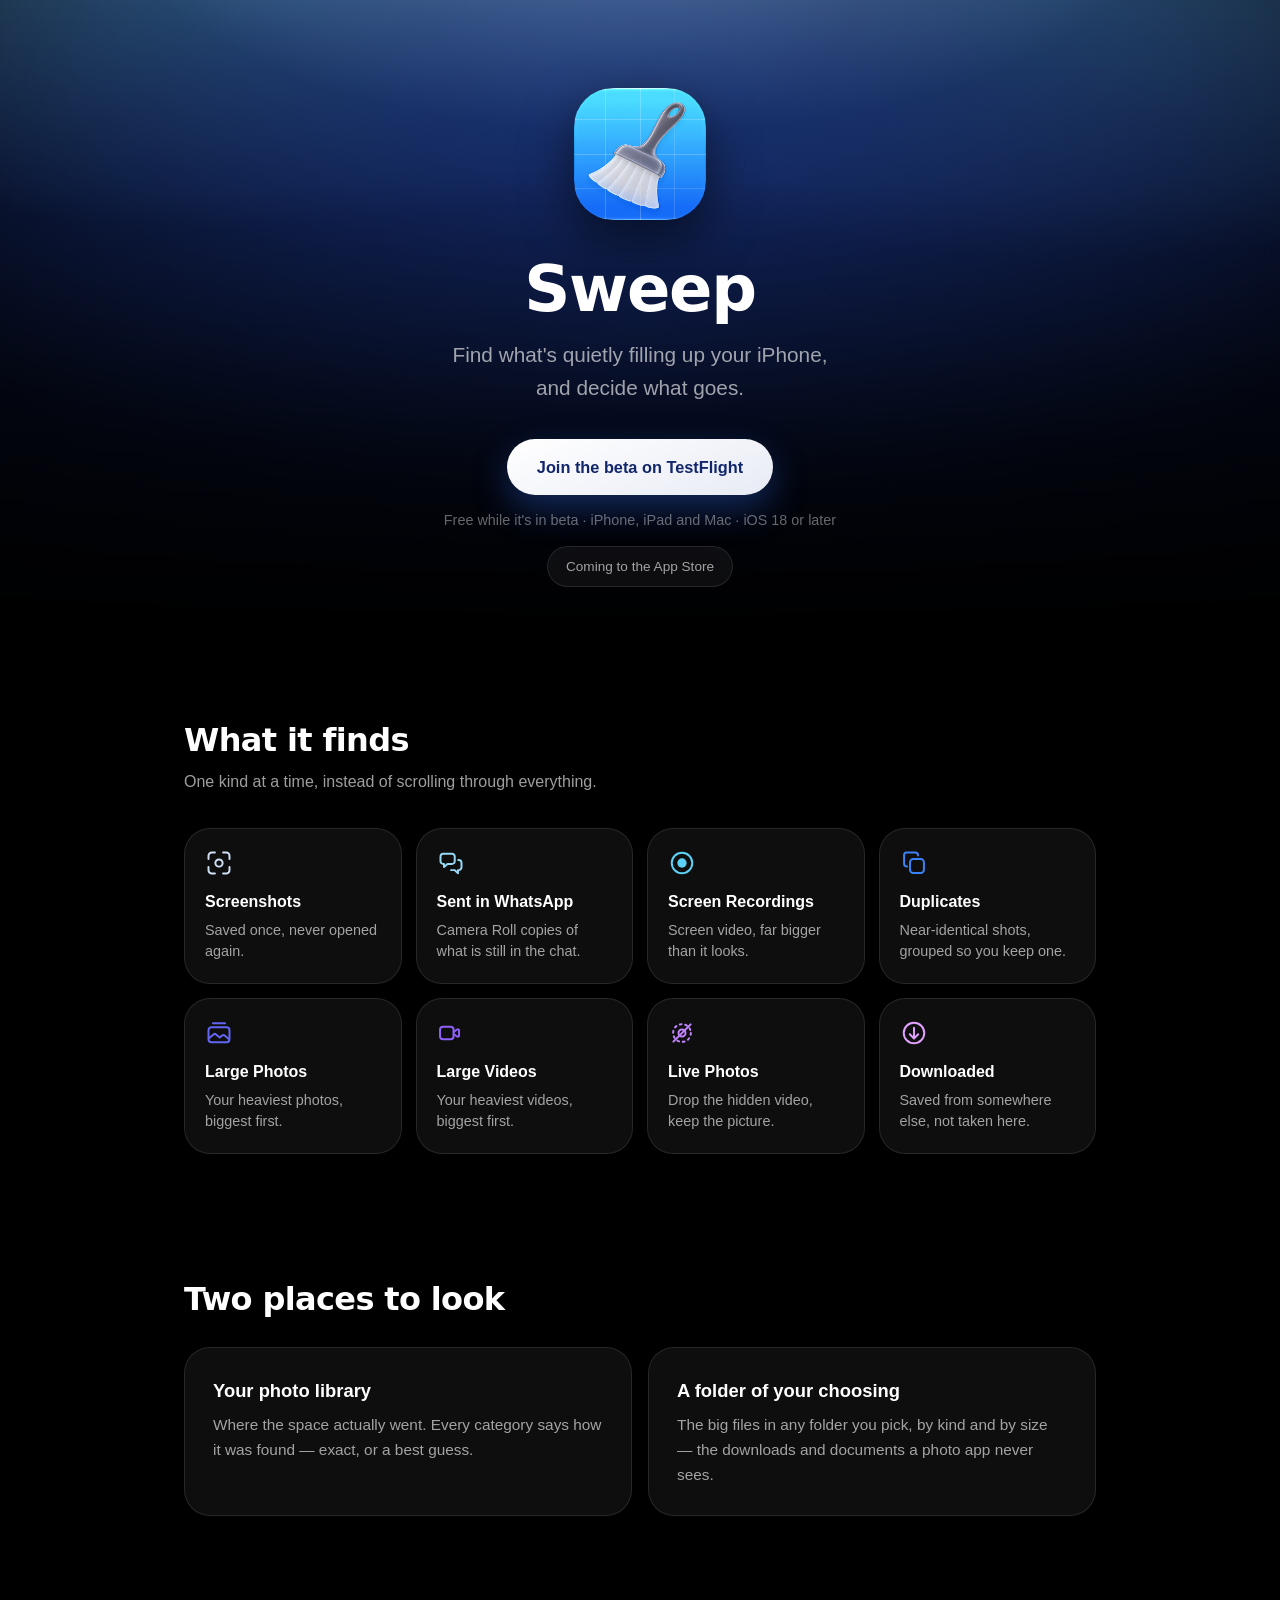
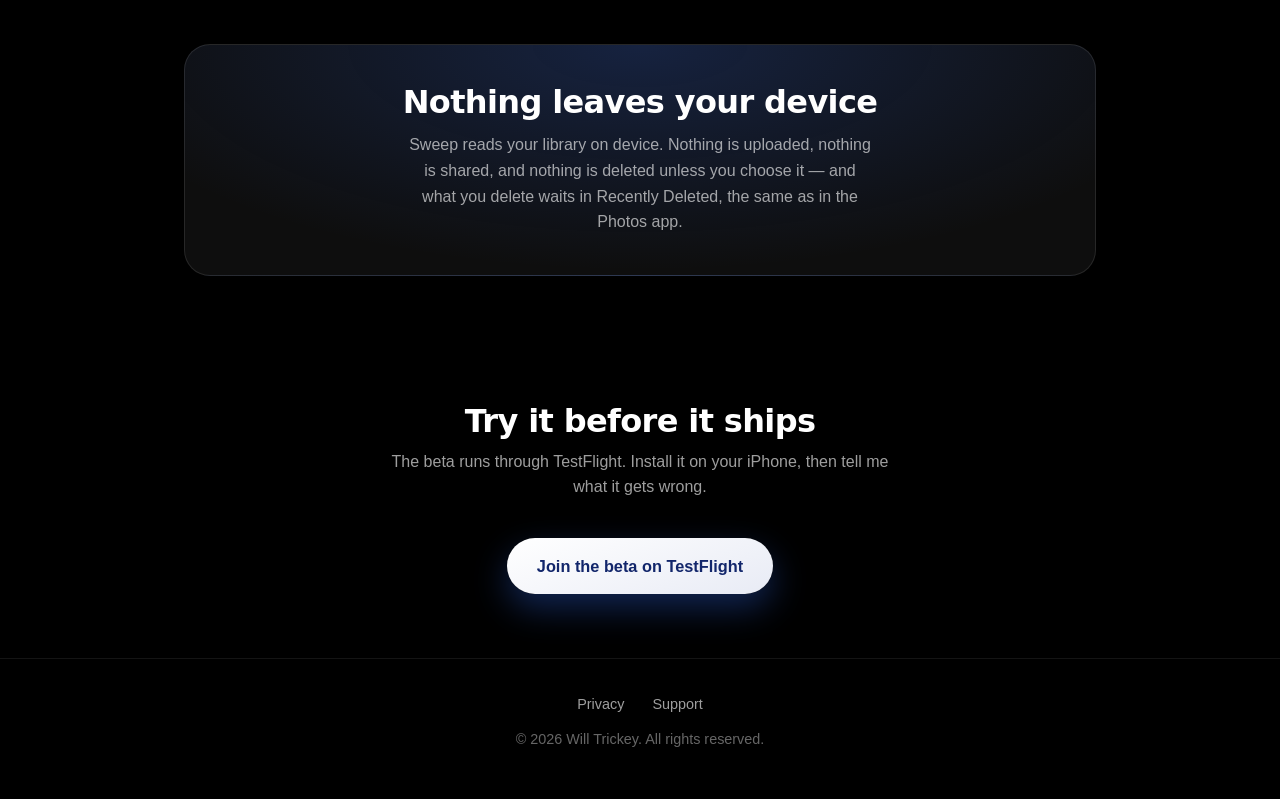
==== commit c8252704: "Give the page's iridescence the app's drift The hero's mesh was a still approximation of IridescentS" ====
--- a/index.html
+++ b/index.html
@@ -20,7 +20,19 @@
 <body>
 
     <header class="hero">
-        <div class="aurora" aria-hidden="true"></div>
+        <!--
+            One layer per band, because the drift is a transform: the compositor
+            slides a finished layer instead of repainting a 760px-tall stack of
+            gradients every frame. Animating the gradients' own coordinates
+            (via @property) reads identically and repaints the lot each frame.
+        -->
+        <div class="aurora" aria-hidden="true">
+            <div class="veil crown"></div>
+            <div class="band-y sky-l"><div class="veil"></div></div>
+            <div class="band-y sky-r"><div class="veil"></div></div>
+            <div class="band-x core-x"><div class="band-y core-y"><div class="veil core"></div></div></div>
+            <div class="band-x deep-x"><div class="band-y deep-y"><div class="veil deep"></div></div></div>
+        </div>
         <div class="wrap">
             <img class="app-icon" src="icon-512.png" width="132" height="132"
                  alt="The Sweep app icon">
--- a/landing.css
+++ b/landing.css
@@ -67,23 +67,102 @@
     side of it, the icon's blue through the middle, and deep navy before the
     page's black. A real MeshGradient bends the bands; stacked radials get
     close enough at this size, and cost nothing to render.
+
+    The drift below is IridescentSurface's, translated. In the app both interior
+    rows of the mesh move in y across the full width and the centre column also
+    moves in x — the note there is that holding the row ends fixed and moving
+    only the centre "nails the bands in place and reads as no movement at all",
+    so every band here moves bodily rather than bulging from the middle.
 */
 .aurora {
     position: absolute;
     inset: -120px 0 auto 0;
     height: 760px;
     pointer-events: none;
-    background:
-        radial-gradient(58% 42% at 50% 4%,  rgba(var(--silver), 0.55), transparent 70%),
-        radial-gradient(70% 50% at 18% 10%, rgba(var(--sky), 0.42), transparent 72%),
-        radial-gradient(70% 50% at 84% 14%, rgba(var(--sky), 0.32), transparent 72%),
-        radial-gradient(92% 62% at 50% 34%, rgba(var(--blue), 0.50), transparent 76%),
-        radial-gradient(120% 80% at 50% 58%, rgba(var(--deep), 0.62), transparent 82%);
     /* The app's own mask stops, so the colour ends as the page rather than on
-       an edge. */
+       an edge. Masking the parent takes the drifting layers with it. */
     -webkit-mask-image: linear-gradient(to bottom, #000 0%, rgba(0,0,0,0.9) 40%, transparent 100%);
             mask-image: linear-gradient(to bottom, #000 0%, rgba(0,0,0,0.9) 40%, transparent 100%);
-}
+    /* Both needed now that the layers inside move. A mask repeats by default,
+       so a layer drifting past the bottom edge would meet the opaque top of the
+       next tile and reappear below the fade instead of ending in it. And the
+       clip keeps the 20% overhang doing its job — covering the frame — without
+       painting outside it. */
+    -webkit-mask-repeat: no-repeat;
+            mask-repeat: no-repeat;
+    overflow: hidden;
+}
+
+.aurora div { position: absolute; inset: 0; }
+
+/*
+    The x-drifting bands are 140% wide, overhanging 20% each side. Translating a
+    whole layer sideways is not what the mesh does — there the outer columns
+    hold their x precisely so the fill always covers its frame — and a layer at
+    the container's own width slid 14% leaves a dark strip down that edge. The
+    overhang is what pins the frame instead: 20% of slack against 14% of travel.
+
+    Their horizontal radii are divided by that 1.4 so the blobs keep the
+    absolute width they had before the box grew — 92% of the hero is 66% of a
+    box half again as wide, and 120% is 86%. The vertical radii are untouched,
+    the box being no taller.
+
+    Qualified with .aurora because the reset above is a class plus a type and
+    outspecifies a bare class: as `.band-x` alone the overhang silently lost to
+    `inset: 0`, and the strip down the edge came back.
+*/
+.aurora .band-x { inset: 0 -20%; }
+
+/* The crown alone does not drift. Its silver is the mesh's top row, whose
+   corners are pinned in the app so the fill always covers its frame — and it
+   sits directly behind the app icon, where a travelling highlight would pull
+   the eye off the one thing the hero is for. */
+.crown  { background: radial-gradient(58% 42% at 50% 4%,  rgba(var(--silver), 0.55), transparent 70%); }
+.sky-l  .veil { background: radial-gradient(70% 50% at 18% 10%, rgba(var(--sky), 0.42), transparent 72%); }
+.sky-r  .veil { background: radial-gradient(70% 50% at 84% 14%, rgba(var(--sky), 0.32), transparent 72%); }
+.core   { background: radial-gradient(66% 62% at 50% 34%, rgba(var(--blue), 0.50), transparent 76%); }
+.deep   { background: radial-gradient(86% 80% at 50% 58%, rgba(var(--deep), 0.62), transparent 82%); }
+
+/*
+    Amplitudes are the app's, as fractions of the surface: ±0.09 in y, ±0.14 in
+    x for the centre column. Percentages in a translate resolve against the
+    layer's own box, so they stay proportional at any width, exactly as the
+    mesh's normalised points do.
+
+    A layer needing both axes nests, because one element has one transform: the
+    outer box carries x, the inner y, each on its own clock.
+*/
+@keyframes drift-y {
+    0%, 100% { transform: translateY(calc(var(--amp) * -1)); }
+    50%      { transform: translateY(var(--amp)); }
+}
+
+@keyframes drift-x {
+    0%, 100% { transform: translateX(calc(var(--amp) * -1)); }
+    50%      { transform: translateX(var(--amp)); }
+}
+
+/*
+    Periods are 2π/ω for the app's own frequencies — 0.41, 0.47, 0.53, 0.29,
+    0.61 and 0.34 rad/s — which is what keeps them mutually prime enough that
+    the surface never settles into a visible loop. The negative delays are the
+    app's phase offsets: they start each band part-way through rather than
+    lining every one up at the same extreme on load.
+
+    ease-in-out is a triangle wave with softened corners, not a true sine, but
+    at a 15-second period nothing in the difference is visible.
+*/
+.band-y, .band-x { animation-timing-function: cubic-bezier(0.45, 0, 0.55, 1); }
+.band-y { --amp: 9%;  animation-name: drift-y; animation-iteration-count: infinite; }
+/* 10% of a box 1.4× the hero's width is the app's 14% of the surface. */
+.band-x { --amp: 10%; animation-name: drift-x; animation-iteration-count: infinite; }
+
+.sky-l  { animation-duration: 15.3s; animation-delay:  -1.0s; }
+.sky-r  { animation-duration: 13.4s; animation-delay:  -5.2s; }
+.core-x { animation-duration: 21.7s; animation-delay:  -7.1s; }
+.core-y { animation-duration: 11.9s; animation-delay:  -3.9s; }
+.deep-x { animation-duration: 18.5s; animation-delay:  -2.2s; }
+.deep-y { animation-duration: 10.3s; animation-delay:  -6.4s; }
 
 /* Only the content is lifted above the gradient. Written as `.hero > *`
    this matched .aurora too — same specificity, later in the file — which
@@ -291,8 +370,13 @@
     border-radius: 4px;
 }
 
-/* The app pauses every animation under Reduce Motion; the page has little to
-   pause, but the rule holds. */
+/*
+    The app pauses every animation under Reduce Motion, and forces elapsed time
+    to zero rather than freezing a frame, so a surface holds one settled shape
+    instead of an arbitrary one. Dropping the animation does the same thing here
+    for free: sin(0) is no offset, and an untransformed layer is no offset, so
+    the drift resolves to the same settled mesh either way.
+*/
 @media (prefers-reduced-motion: reduce) {
     * { animation: none !important; transition: none !important; }
 }
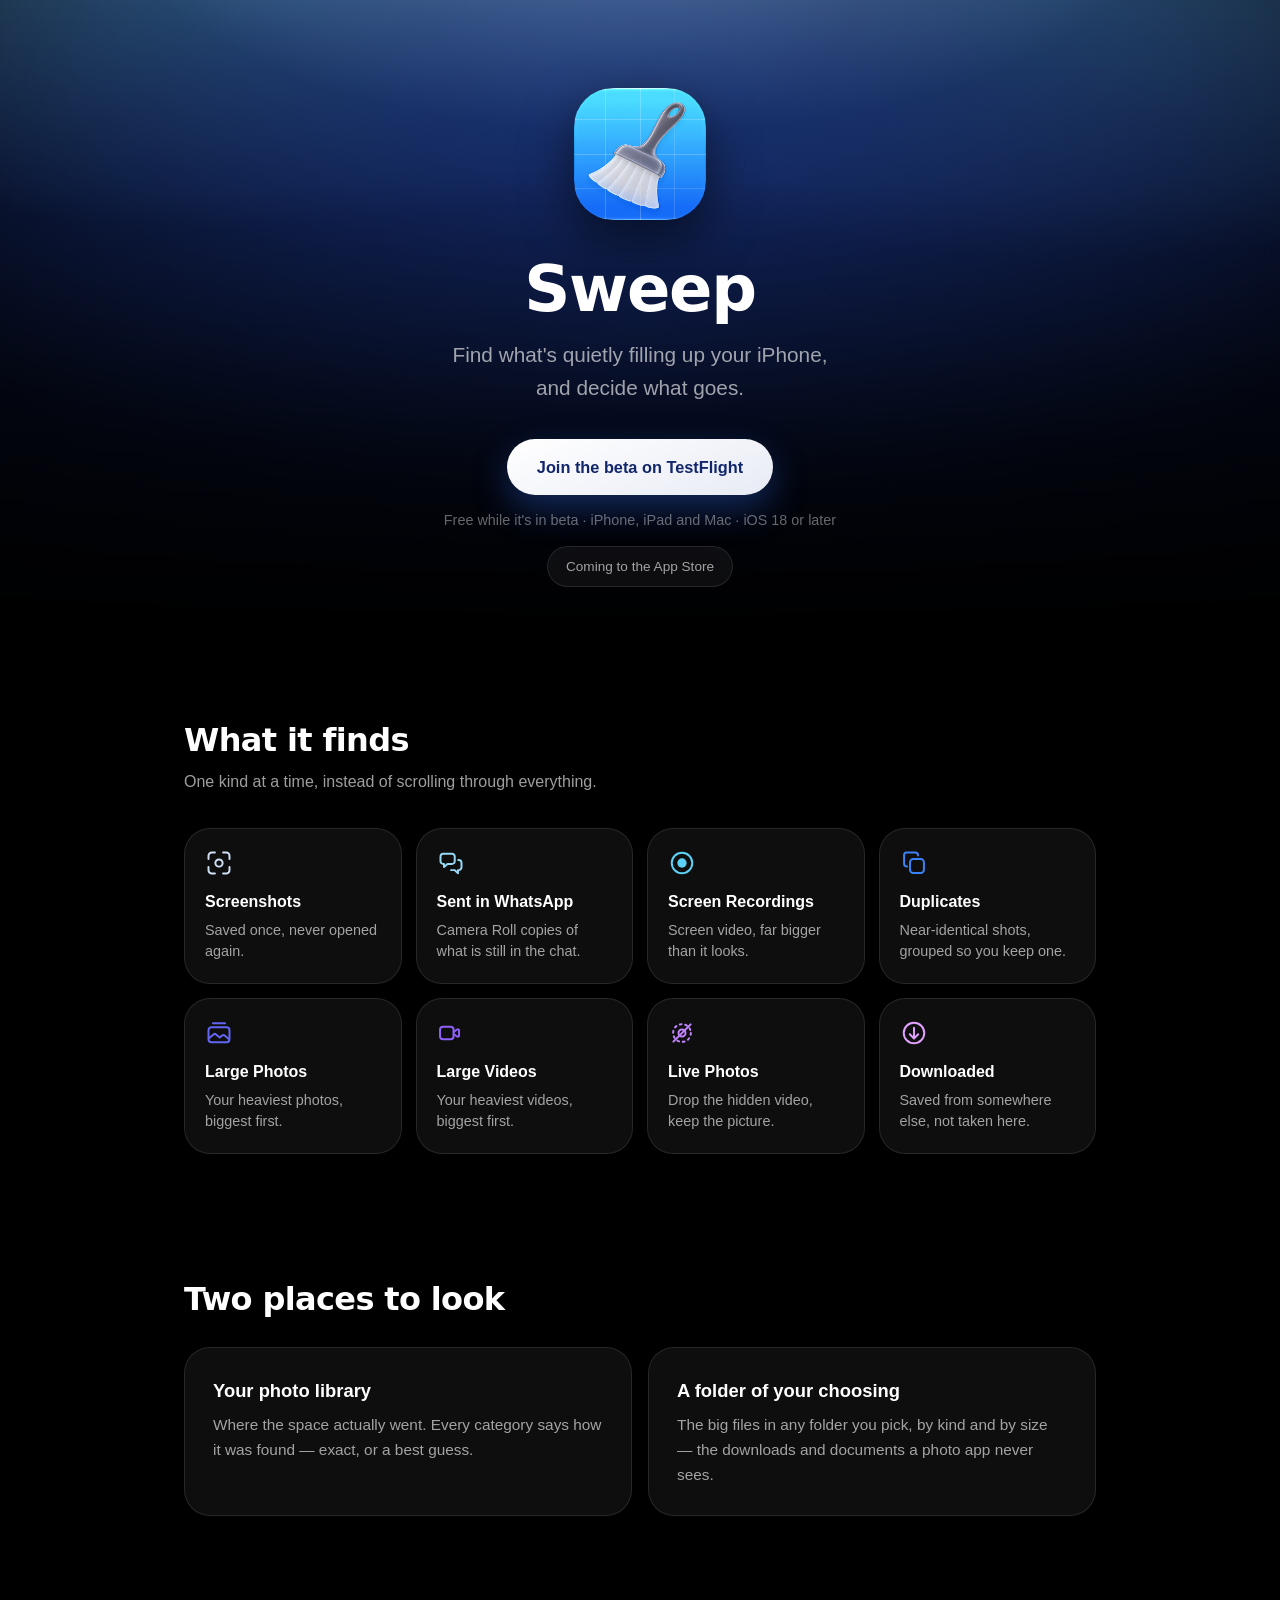
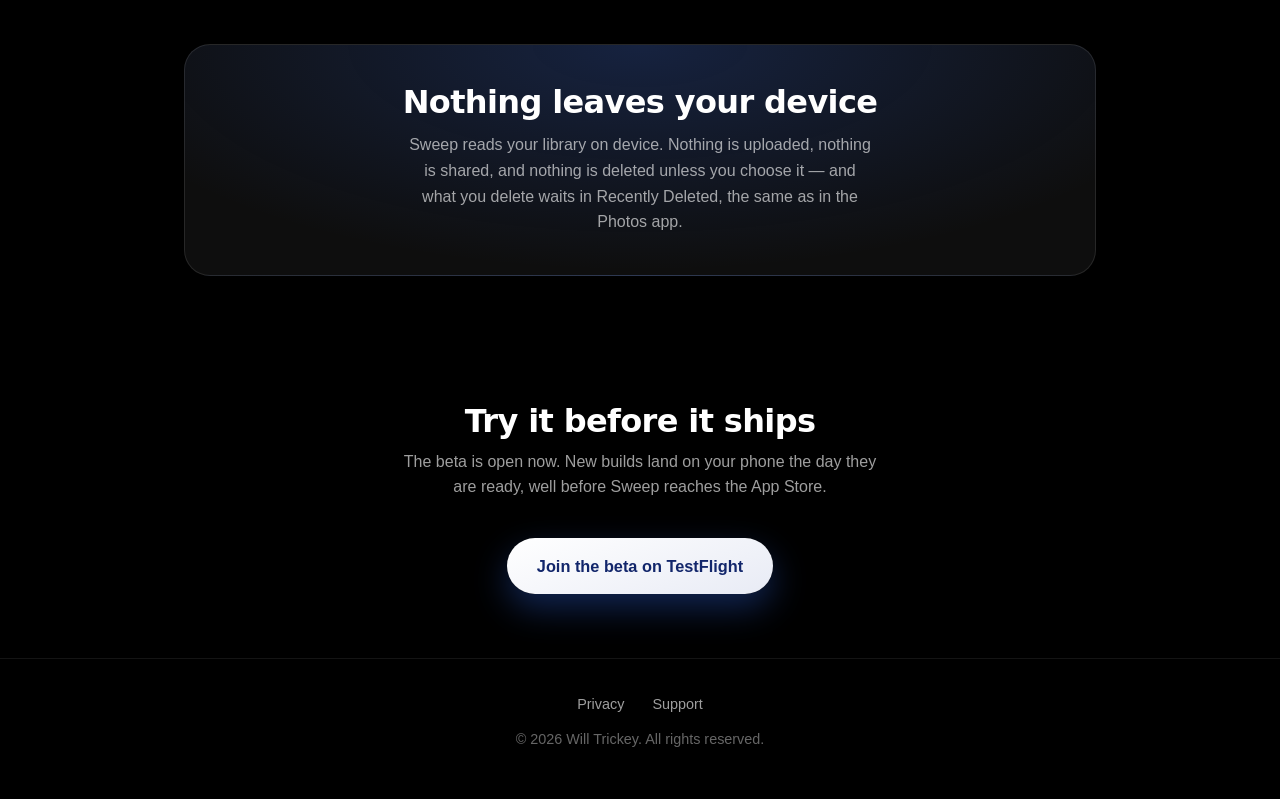
==== commit f7c6723e: "Sell the beta on early access, not on bug reports The closing line asked the reader for a favour — i" ====
--- a/index.html
+++ b/index.html
@@ -171,8 +171,8 @@
             <div class="wrap">
                 <h2 class="display">Try it before it ships</h2>
                 <p class="intro">
-                    The beta runs through TestFlight. Install it on your iPhone,
-                    then tell me what it gets wrong.
+                    The beta is open now. New builds land on your phone the day
+                    they are ready, well before Sweep reaches the App Store.
                 </p>
                 <a class="btn-primary" href="https://testflight.apple.com/join/EQJn4SMM">
                     Join the beta on TestFlight
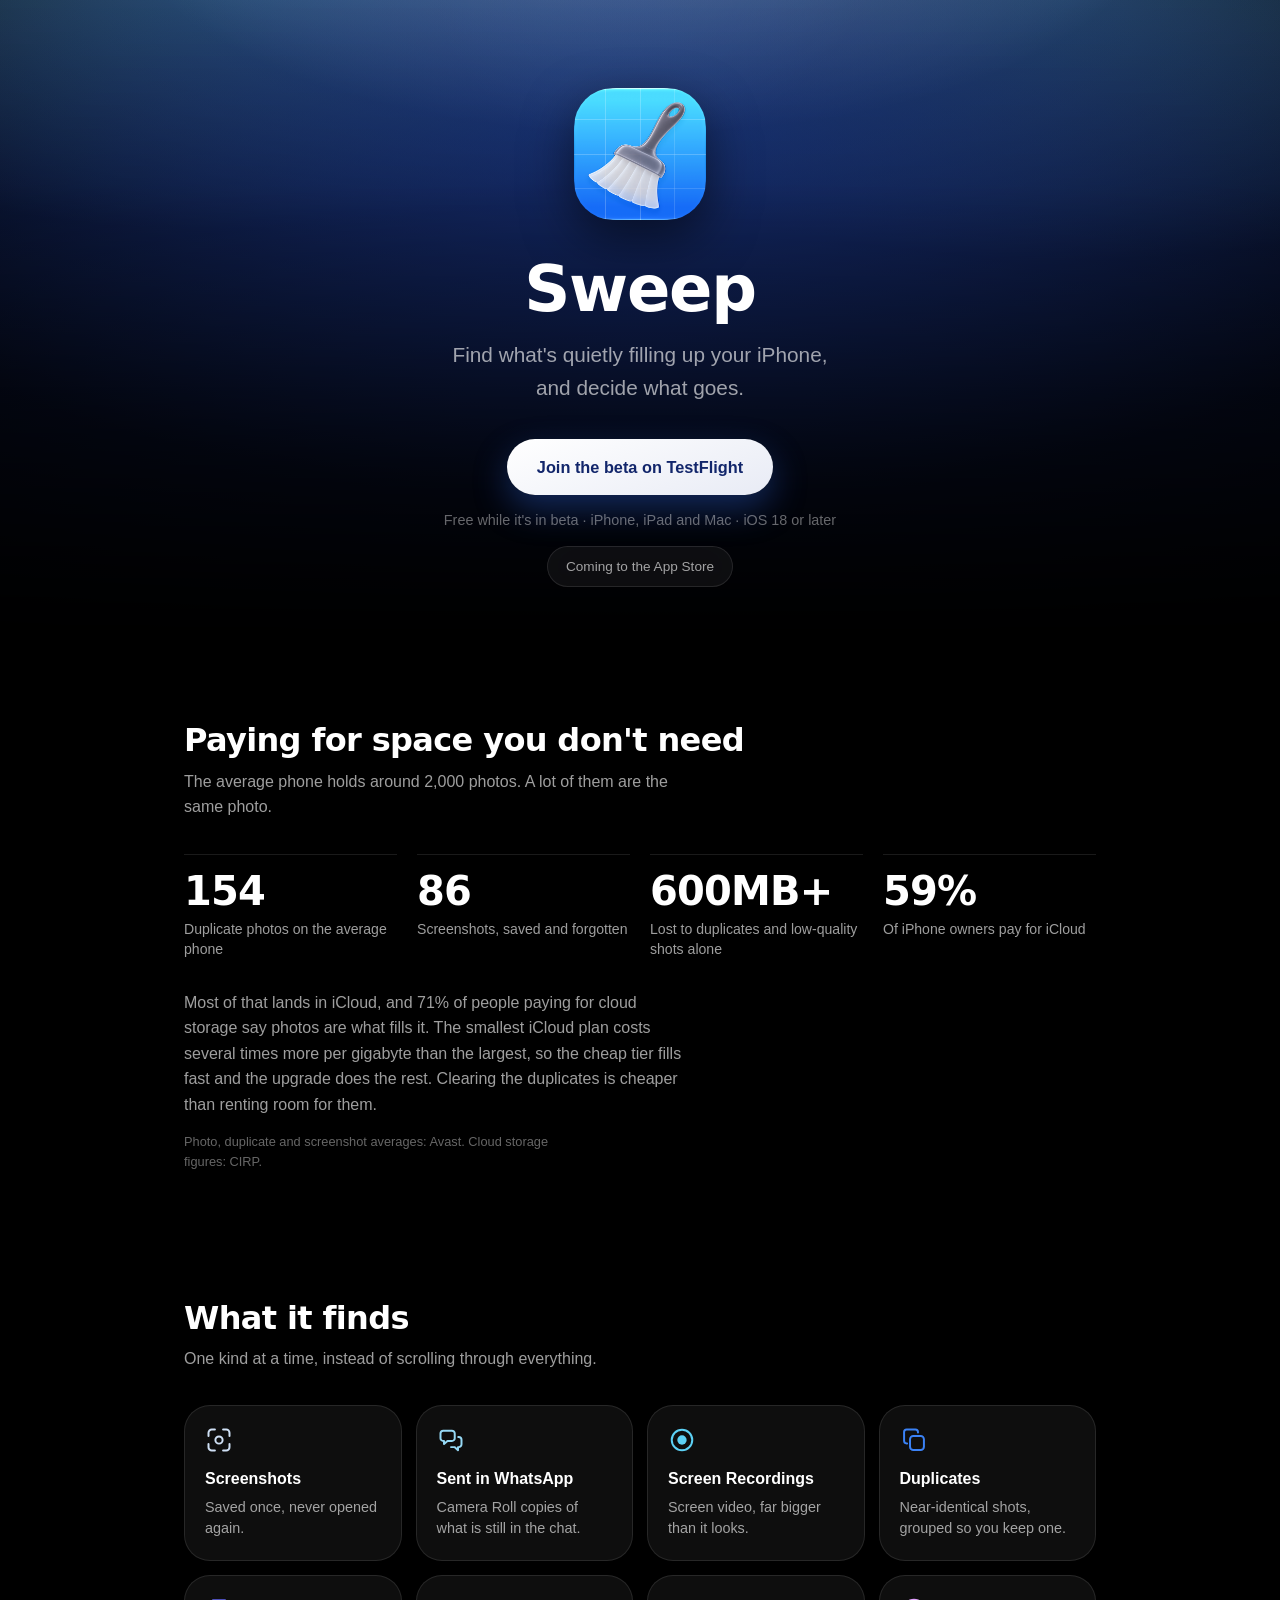
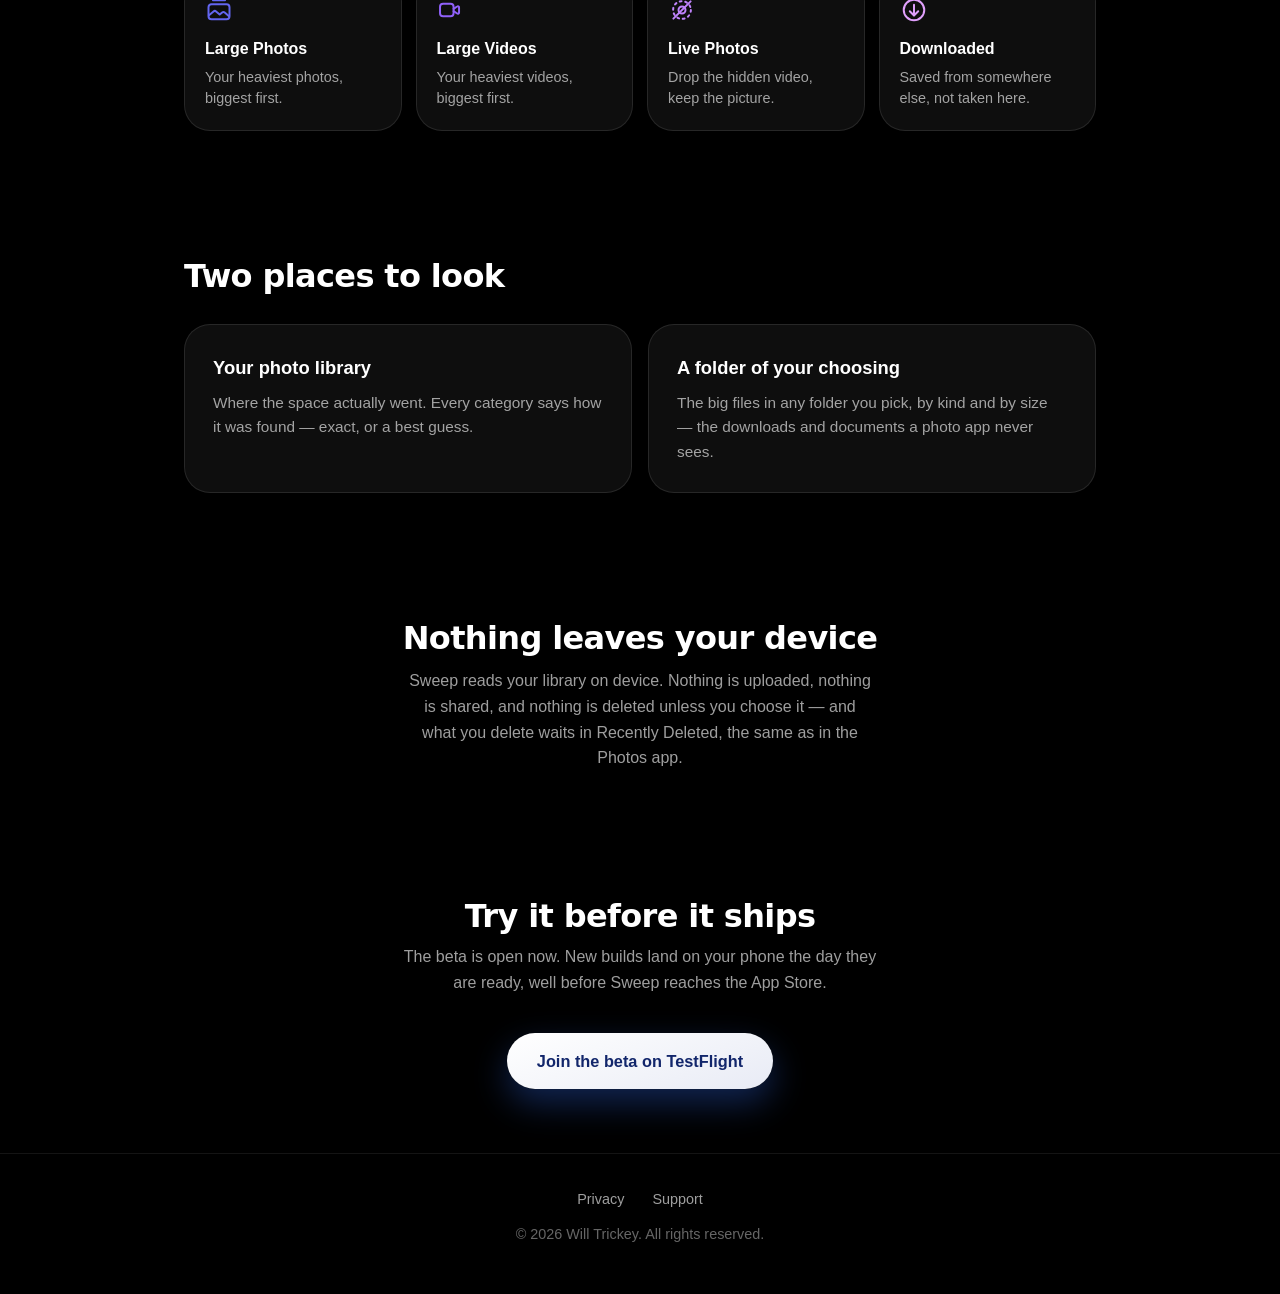
==== commit 2bc20b35: "Say what the junk is costing, before saying what Sweep finds The page went straight from the hero to" ====
--- a/index.html
+++ b/index.html
@@ -70,6 +70,55 @@
     </header>
 
     <main>
+        <!--
+            A KPI row, not a chart: a handful of headline numbers is the one
+            case where the number is the form. Nothing is colour-coded — these
+            are four independent figures, not series to tell apart, so the
+            values wear ink and the only ornament is the rule above each.
+        -->
+        <section class="band">
+            <div class="wrap">
+                <h2 class="display">Paying for space you don't need</h2>
+                <p class="intro">
+                    The average phone holds around 2,000 photos. A lot of them
+                    are the same photo.
+                </p>
+
+                <div class="stats">
+                    <div class="stat">
+                        <p class="stat__value display">154</p>
+                        <p class="stat__label">Duplicate photos on the average phone</p>
+                    </div>
+                    <div class="stat">
+                        <p class="stat__value display">86</p>
+                        <p class="stat__label">Screenshots, saved and forgotten</p>
+                    </div>
+                    <div class="stat">
+                        <p class="stat__value display">600MB+</p>
+                        <p class="stat__label">Lost to duplicates and low-quality shots alone</p>
+                    </div>
+                    <div class="stat">
+                        <p class="stat__value display">59%</p>
+                        <p class="stat__label">Of iPhone owners pay for iCloud</p>
+                    </div>
+                </div>
+
+                <p class="stats-note">
+                    Most of that lands in iCloud, and 71% of people paying for
+                    cloud storage say photos are what fills it. The smallest
+                    iCloud plan costs several times more per gigabyte than the
+                    largest, so the cheap tier fills fast and the upgrade does
+                    the rest. Clearing the duplicates is cheaper than renting
+                    room for them.
+                </p>
+
+                <p class="sources">
+                    Photo, duplicate and screenshot averages: Avast.
+                    Cloud storage figures: CIRP.
+                </p>
+            </div>
+        </section>
+
         <section class="band">
             <div class="wrap">
                 <h2 class="display">What it finds</h2>
--- a/landing.css
+++ b/landing.css
@@ -262,6 +262,66 @@
     margin-bottom: 34px;
 }
 
+/* ---- Stat row ----------------------------------------------------------- */
+
+/*
+    A KPI row: four headline numbers, which is the case where the number is
+    the form rather than something to plot. Uncarded on purpose — the tiles
+    below are cards, and a second card style here would set the figures at the
+    same weight as the feature list. A rule above each column gives the
+    structure a card would have, without the surface.
+*/
+.stats {
+    display: grid;
+    grid-template-columns: repeat(auto-fit, minmax(150px, 1fr));
+    gap: 14px 20px;
+}
+
+.stat {
+    border-top: 1px solid var(--card-edge);
+    padding-top: 14px;
+}
+
+/*
+    Nothing here is colour-coded. These are four independent figures rather
+    than series to be told apart, so there is no identity for a hue to carry —
+    the values wear ink like the rest of the page's text.
+
+    Rounded, because the app sets its figures in the rounded face and this is
+    the same face the headings already use — the brand's own sans, not a
+    display cut brought in to decorate a number.
+
+    No tabular-nums: equal-width digits are for columns that align vertically,
+    and at this size they leave a number like 154 looking gappy.
+*/
+.stat__value {
+    font-size: clamp(1.9rem, 4.6vw, 2.5rem);
+    line-height: 1.1;
+    letter-spacing: -0.02em;
+    margin-bottom: 6px;
+}
+
+.stat__label {
+    font-size: 0.88rem;
+    color: var(--ink-dim);
+    line-height: 1.45;
+}
+
+.stats-note {
+    color: var(--ink-dim);
+    max-width: 56ch;
+    margin-top: 30px;
+}
+
+/* Named because the numbers are someone else's work, and a page that makes a
+   point of saying how it knows things should say where these came from. */
+.sources {
+    margin-top: 14px;
+    font-size: 0.8rem;
+    color: var(--ink-faint);
+    max-width: 56ch;
+}
+
 /* ---- Category grid ----------------------------------------------------- */
 
 .finds {
@@ -328,15 +388,12 @@
 
 /* ---- Privacy note ------------------------------------------------------ */
 
-.promise {
-    border-radius: var(--radius);
-    padding: 40px 32px;
-    text-align: center;
-    background:
-        radial-gradient(90% 140% at 50% 0%, rgba(var(--blue), 0.22), transparent 70%),
-        var(--card);
-    border: 1px solid var(--card-edge);
-}
+/* Not a card. The promise is the page speaking plainly rather than another
+   panel of features, and the glass it used to sit in put it on a level with
+   the tiles above — which is exactly the wrong level for the one claim the
+   reader is being asked to take on trust. The band's own padding gives it the
+   room the card's inset used to. */
+.promise { text-align: center; }
 
 .promise h2 { margin-bottom: 12px; }
 .promise p { color: var(--ink-dim); max-width: 52ch; margin: 0 auto; }
